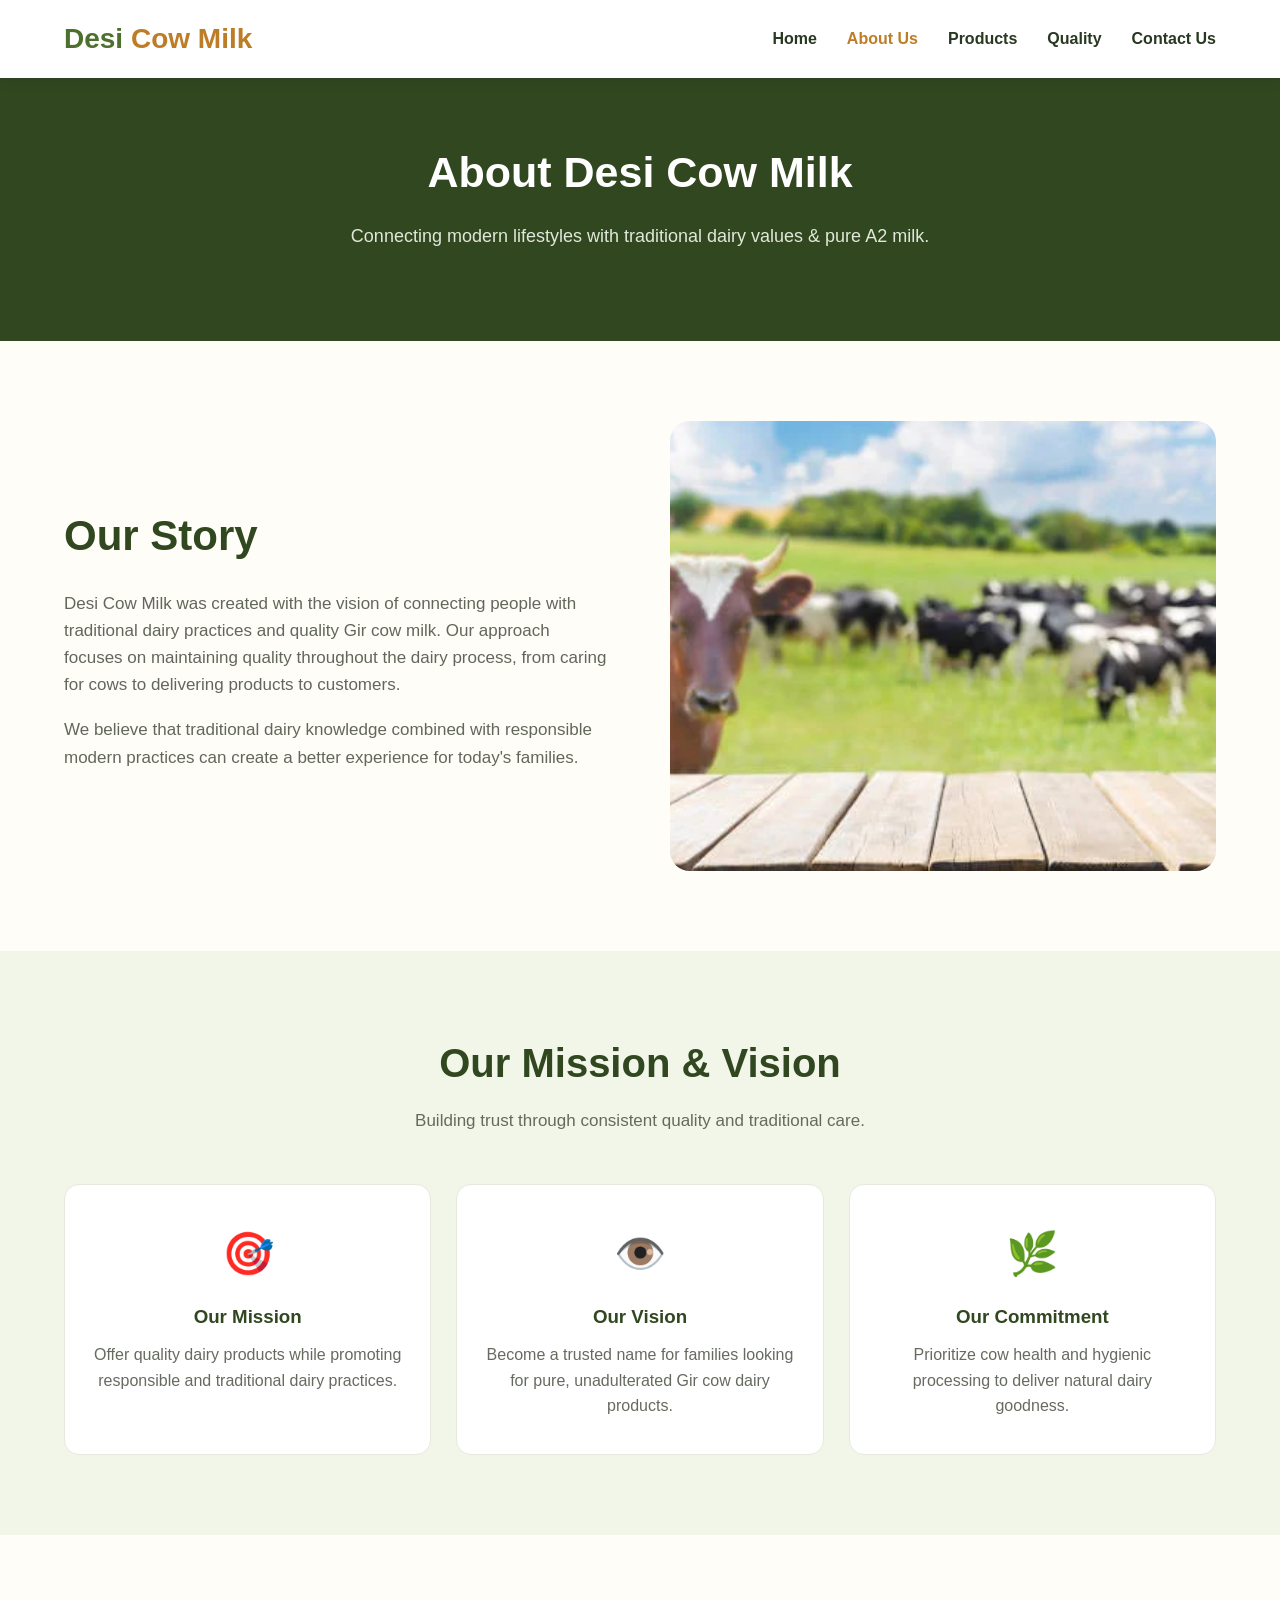
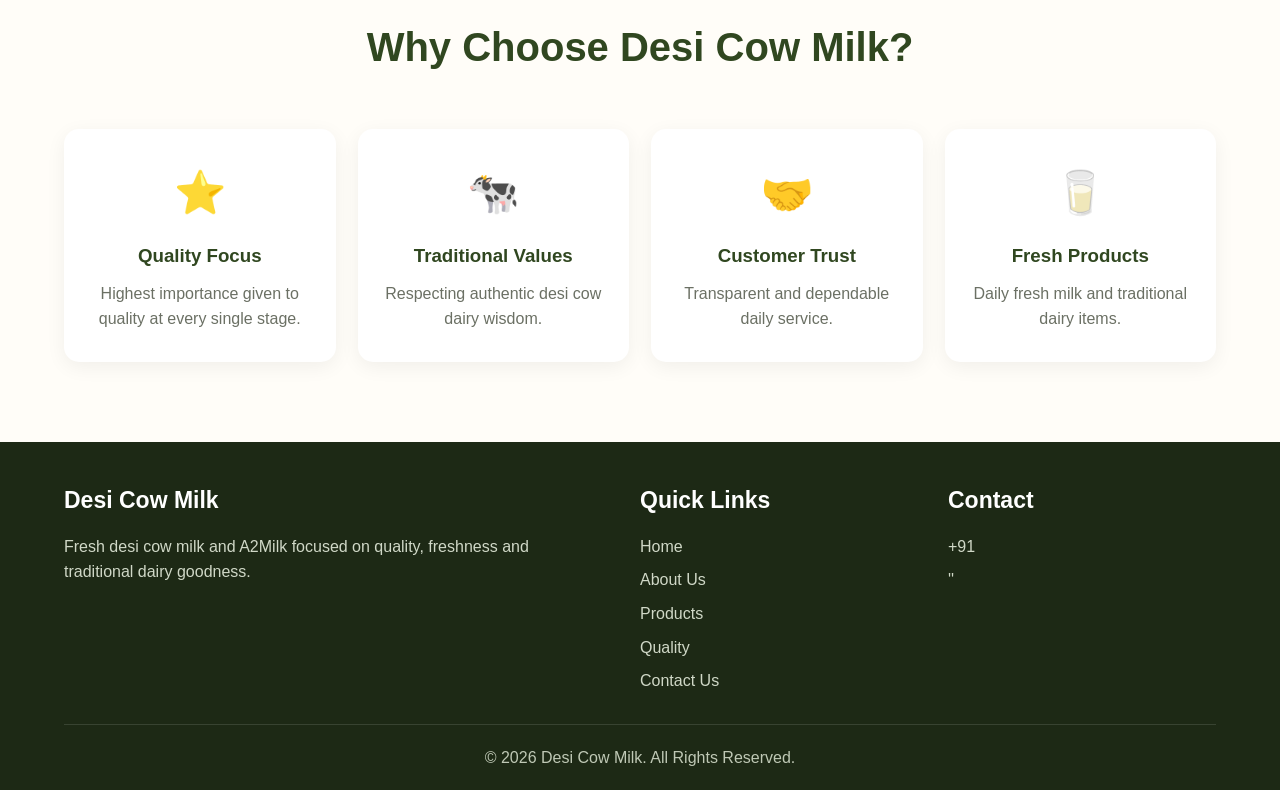
==== about.html @ 9b70e7d6 "Update about.html" ====
<!DOCTYPE html>
<html lang="en">
<head>
    <meta charset="UTF-8">
    <meta name="viewport" content="width=device-width, initial-scale=1.0">
    <title>About Us | Desi Cow Milk</title>
    <meta name="description" content="Learn more about Desi Cow Milk, our commitment to pure Desi Gir Cow Milk, traditional dairy practices, and quality.">
    <link rel="stylesheet" href="style.css">
</head>
<body>

    <!-- HEADER -->
    <header class="header">
    <div class="container navbar">
        <div class="logo">
            Desi <span>Cow Milk</span>
        </div>
        <nav class="nav-menu" id="navMenu">
            <a href="index.html">Home</a>
            <a href="about.html" class="active">About Us</a>
            <a href="index.html#products">Products</a>
            <a href="index.html#quality">Quality</a>
            <a href="index.html#contact">Contact Us</a>
        </nav>
        <div class="menu-btn" id="menuBtn">☰</div>
    </div>
</header>

    <!-- HERO BANNER -->
    <section class="cta" style="background:#304720; padding: 60px 20px;">
        <div class="container">
            <h2>About Desi Cow Milk</h2>
            <p>Connecting modern lifestyles with traditional dairy values & pure A2 milk.</p>
        </div>
    </section>

    <!-- ABOUT SECTION -->
    <section class="section">
        <div class="container">
            <div class="about">
                <div class="about-content">
                    <h2>Our Story</h2>
                    <p>Desi Cow Milk was created with the vision of connecting people with traditional dairy practices and quality Gir cow milk. Our approach focuses on maintaining quality throughout the dairy process, from caring for cows to delivering products to customers.</p>
                    <p>We believe that traditional dairy knowledge combined with responsible modern practices can create a better experience for today's families.</p>
                </div>
                <div class="about-image">
    <img src="desi-cow.webp" alt="Desi Cow">
</div>
            </div>
        </div>
    </section>

    <!-- MISSION & VISION -->
    <section class="section features-section">
        <div class="container">
            <div class="section-title">
                <h2>Our Mission & Vision</h2>
                <p>Building trust through consistent quality and traditional care.</p>
            </div>
            <div class="quality">
                <div class="quality-box">
                    <div class="feature-icon">🎯</div>
                    <h3>Our Mission</h3>
                    <p>Offer quality dairy products while promoting responsible and traditional dairy practices.</p>
                </div>
                <div class="quality-box">
                    <div class="feature-icon">👁️</div>
                    <h3>Our Vision</h3>
                    <p>Become a trusted name for families looking for pure, unadulterated Gir cow dairy products.</p>
                </div>
                <div class="quality-box">
                    <div class="feature-icon">🌿</div>
                    <h3>Our Commitment</h3>
                    <p>Prioritize cow health and hygienic processing to deliver natural dairy goodness.</p>
                </div>
            </div>
        </div>
    </section>

    <!-- WHY CHOOSE US -->
    <section class="section">
        <div class="container">
            <div class="section-title">
                <h2>Why Choose Desi Cow Milk?</h2>
            </div>
            <div class="features">
                <div class="feature">
                    <div class="feature-icon">⭐</div>
                    <h3>Quality Focus</h3>
                    <p>Highest importance given to quality at every single stage.</p>
                </div>
                <div class="feature">
                    <div class="feature-icon">🐄</div>
                    <h3>Traditional Values</h3>
                    <p>Respecting authentic desi cow dairy wisdom.</p>
                </div>
                <div class="feature">
                    <div class="feature-icon">🤝</div>
                    <h3>Customer Trust</h3>
                    <p>Transparent and dependable daily service.</p>
                </div>
                <div class="feature">
                    <div class="feature-icon">🥛</div>
                    <h3>Fresh Products</h3>
                    <p>Daily fresh milk and traditional dairy items.</p>
                </div>
            </div>
        </div>
    </section>

    <!-- FOOTER -->
   <footer class="footer">
    <div class="container">
        <div class="footer-content">
            <div>
                <h3>Desi Cow Milk</h3>
                <p>Fresh desi cow milk and A2Milk focused on quality, freshness and traditional dairy goodness.</p>
            </div>
            <div>
                <h3>Quick Links</h3>
                <div class="footer-links">
                    <a href="index.html">Home</a>
                    <a href="about.html">About Us</a>
                    <a href="index.html#products">Products</a>
                    <a href="index.html#quality">Quality</a>
                    <a href="index.html#contact">Contact Us</a>
                </div>
            </div>
            <div>
    <h3>Contact</h3>
    <div class="footer-links">
        <a href="tel:+91">+91 </a>
        <a href="mailto:">''</a>
    </div>
</div>
        </div>
        <div class="copyright">
            © 2026 Desi Cow Milk. All Rights Reserved.
        </div>
    </div>
</footer>

    <!-- SCROLL TOP BUTTON -->
    <button id="scrollTop">↑</button>

    <script src="script.js"></script>
</body>
</html>
---- style.css ----
/* ================================
   GLOBAL CSS
================================ */

*{
    margin:0;
    padding:0;
    box-sizing:border-box;
    scroll-behavior:smooth;
}

body{
    font-family:Arial, Helvetica, sans-serif;
    background:#fffdf8;
    color:#26351c;
    line-height:1.6;
}

a{
    text-decoration:none;
}

img{
    max-width:100%;
    display:block;
}

.container{
    width:90%;
    max-width:1200px;
    margin:auto;
}

/* ================================
   HEADER
================================ */

.header{
    width:100%;
    background:#ffffff;
    position:sticky;
    top:0;
    z-index:999;
    box-shadow:0 2px 15px rgba(0,0,0,0.08);
}

.navbar{
    height:78px;
    display:flex;
    align-items:center;
    justify-content:space-between;
}

.logo{
    font-size:28px;
    font-weight:800;
    color:#4d702d;
}

.logo span{
    color:#bd7d27;
}

.nav-menu{
    display:flex;
    align-items:center;
    gap:30px;
}

.nav-menu a{
    color:#293821;
    font-size:16px;
    font-weight:600;
    transition:0.3s;
}

.nav-menu a:hover,
.nav-menu a.active{
    color:#bd7d27;
}

.menu-btn{
    display:none;
    font-size:28px;
    cursor:pointer;
    color:#4d702d;
}

/* ================================
   HERO & COMMON SECTIONS
================================ */

.hero{
    min-height:650px;
    display:flex;
    align-items:center;
    position:relative;
    background:
    linear-gradient(
        90deg,
        rgba(255,253,248,0.98) 20%,
        rgba(255,253,248,0.82) 48%,
        rgba(255,253,248,0.20) 100%
    ),
    url("https://images.unsplash.com/photo-1550583724-b2692b85b150?auto=format&fit=crop&w=1800&q=85");
    background-size:cover;
    background-position:center;
}

.hero-content{ max-width:650px; }

.hero-label{
    display:inline-block;
    background:#edf4e2;
    color:#4d702d;
    padding:8px 18px;
    border-radius:30px;
    font-size:14px;
    font-weight:bold;
    margin-bottom:20px;
}

.hero h1{
    font-size:58px;
    line-height:1.12;
    margin-bottom:20px;
    color:#304720;
}

.hero h1 span{ color:#bd7d27; }

.hero p{
    font-size:18px;
    color:#555c4d;
    margin-bottom:30px;
    max-width:600px;
}

.btn{
    display:inline-block;
    padding:12px 24px;
    background:#4d702d;
    color:#ffffff;
    border-radius:7px;
    font-weight:bold;
    transition:0.3s;
    border:none;
    cursor:pointer;
    text-align:center;
}

.btn:hover{
    background:#36531e;
    transform:translateY(-2px);
}

.btn-gold{ background:#bd7d27; }
.btn-gold:hover{ background:#99631c; }

.section{ padding:80px 0; }

.section-title{
    text-align:center;
    max-width:750px;
    margin:0 auto 50px;
}

.section-title h2{
    font-size:40px;
    color:#304720;
    margin-bottom:12px;
}

.section-title p{
    color:#656a5c;
    font-size:17px;
}

/* ABOUT */
.about{
    display:grid;
    grid-template-columns:1fr 1fr;
    gap:60px;
    align-items:center;
}

.about-image img{
    width:100%;
    height:450px;
    object-fit:cover;
    border-radius:20px;
}

.about-content h2{
    font-size:42px;
    color:#304720;
    margin-bottom:20px;
}

.about-content p{
    color:#62675b;
    font-size:17px;
    margin-bottom:18px;
}

/* FEATURES */
.features-section{ background:#f2f6e9; }

.features{
    display:grid;
    grid-template-columns:repeat(4,1fr);
    gap:22px;
}

.feature{
    background:#ffffff;
    padding:30px 20px;
    text-align:center;
    border-radius:15px;
    box-shadow:0 5px 20px rgba(0,0,0,0.06);
    transition:0.3s;
}

.feature:hover{ transform:translateY(-8px); }
.feature-icon{ font-size:42px; margin-bottom:15px; }
.feature h3{ color:#304720; margin-bottom:10px; }
.feature p{ color:#6b7064; }

/* A2 MILK SECTION */
.a2-section{ background:#fff6e6; }
.a2-content{ max-width:900px; margin:auto; text-align:center; }
.a2-content h2{ font-size:43px; color:#8c5d1d; margin-bottom:20px; }
.a2-content p{ color:#605b50; font-size:18px; margin-bottom:30px; }

/* ================================
   PRODUCTS SECTION (FIXED)
================================ */

.products{
    display:grid;
    grid-template-columns:repeat(3, 1fr);
    gap:30px;
}

.product{
    background:#ffffff;
    border-radius:16px;
    overflow:hidden;
    box-shadow:0 6px 22px rgba(0,0,0,0.08);
    transition:0.3s ease;
    display:flex;
    flex-direction:column;
}

.product:hover{
    transform:translateY(-8px);
    box-shadow:0 12px 30px rgba(0,0,0,0.12);
}

.product-image{
    height:240px;
    overflow:hidden;
    position:relative;
}

.product-image img{
    width:100%;
    height:100%;
    object-fit:cover;
    transition:0.4s ease;
}

.product:hover img{
    transform:scale(1.08);
}

.product-content{
    padding:25px;
    display:flex;
    flex-direction:column;
    flex-grow:1;
    justify-content:space-between;
}

.product-content h3{
    font-size:24px;
    color:#304720;
    margin-bottom:10px;
}

.product-content p{
    color:#686d61;
    margin-bottom:20px;
    font-size:15px;
    line-height:1.5;
}

/* QUALITY & CARDS */
.quality{
    display:grid;
    grid-template-columns:repeat(3,1fr);
    gap:25px;
}

.quality-box{
    padding:35px 25px;
    background:#ffffff;
    border-radius:15px;
    text-align:center;
    border:1px solid #e6eadc;
}

.quality-box h3{ margin:15px 0 10px; color:#304720; }
.quality-box p{ color:#666b60; }

/* CTA */
.cta{
    background:#304720;
    padding:80px 20px;
    text-align:center;
    color:#ffffff;
}

.cta h2{ font-size:43px; margin-bottom:15px; }
.cta p{
    max-width:700px;
    margin:0 auto 30px;
    font-size:18px;
    color:#e1e8d9;
}

/* CONTACT & FORM */
.contact{
    display:grid;
    grid-template-columns:1fr 1fr;
    gap:30px;
}

.contact-box{
    background:#ffffff;
    padding:35px;
    border-radius:15px;
    box-shadow:0 5px 20px rgba(0,0,0,0.06);
}

.contact-info{ margin:15px 0; color:#5f6559; font-size:16px; }
.contact-info strong{ color:#304720; }

.form-group{ margin-bottom:15px; }
.form-group input,
.form-group textarea{
    width:100%;
    padding:14px;
    border:1px solid #d9dfcf;
    border-radius:7px;
    outline:none;
    font-size:15px;
}

/* FOOTER */
.footer{
    background:#1d2915;
    color:#ffffff;
    padding:40px 0 20px;
}

.footer-content{
    display:grid;
    grid-template-columns:2fr 1fr 1fr;
    gap:40px;
}

.footer h3{ font-size:23px; margin-bottom:15px; }
.footer p{ color:#d0d8c7; }

.footer-links{
    display:flex;
    flex-direction:column;
    gap:8px;
}

.footer-links a{ color:#d0d8c7; }
.footer-links a:hover{ color:#ffffff; }

.copyright{
    text-align:center;
    border-top:1px solid rgba(255,255,255,0.12);
    margin-top:30px;
    padding-top:20px;
    color:#bfc8b5;
}

/* SCROLL TOP */
#scrollTop{
    position:fixed;
    right:25px;
    bottom:25px;
    width:45px;
    height:45px;
    border:none;
    border-radius:50%;
    background:#bd7d27;
    color:white;
    font-size:20px;
    cursor:pointer;
    display:none;
    z-index:999;
}

/* RESPONSIVE */
@media(max-width:900px){
    .nav-menu{
        position:absolute;
        top:78px;
        left:0;
        width:100%;
        background:#ffffff;
        flex-direction:column;
        padding:25px;
        gap:18px;
        display:none;
        box-shadow:0 5px 15px rgba(0,0,0,0.08);
    }
    .nav-menu.active{ display:flex; }
    .menu-btn{ display:block; }
    .about, .contact, .footer-content{ grid-template-columns:1fr; }
    .features{ grid-template-columns:repeat(2,1fr); }
    .products{ grid-template-columns:1fr; }
    .quality{ grid-template-columns:1fr; }
}

@media(max-width:550px){
    .features{ grid-template-columns:1fr; }
}
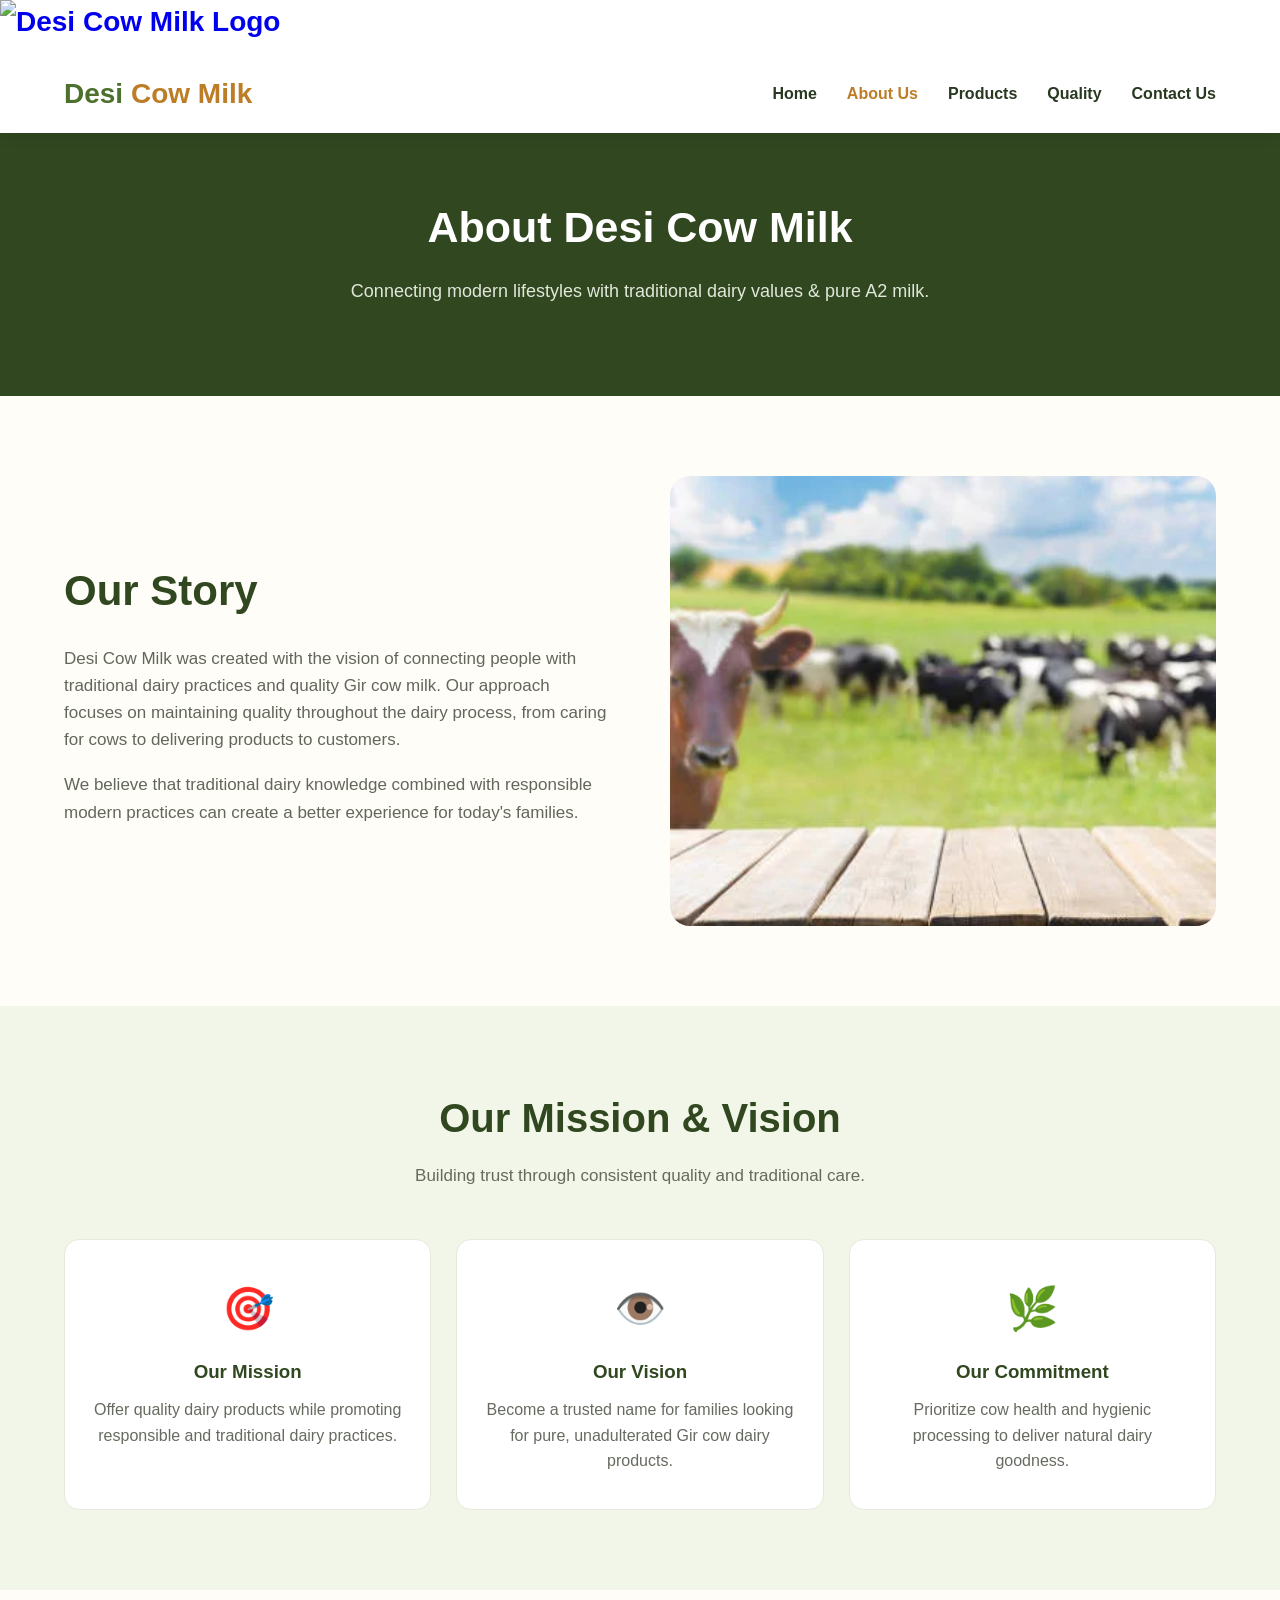
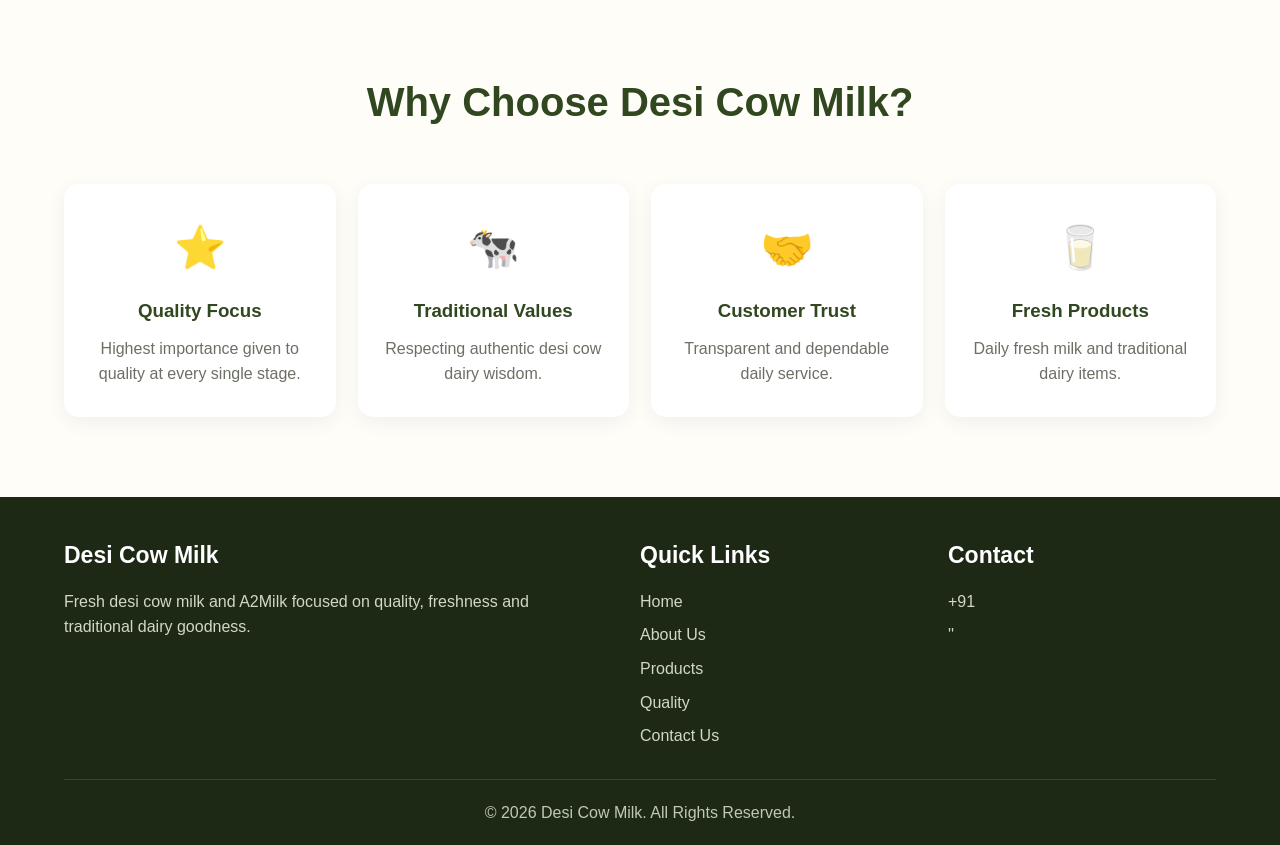
==== commit c82e577d: "Update about.html" ====
--- a/about.html
+++ b/about.html
@@ -11,6 +11,11 @@
 
     <!-- HEADER -->
     <header class="header">
+<div class="logo">
+    <a href="index.html">
+        <img src="logo.png" alt="Desi Cow Milk Logo">
+    </a>
+</div>
     <div class="container navbar">
         <div class="logo">
             Desi <span>Cow Milk</span>
--- a/style.css
+++ b/style.css
@@ -1,6 +1,13 @@
 /* ================================
    GLOBAL CSS
 ================================ */
+
+.logo img {
+    height: 55px; /* 20x*/
+    width: auto;
+    display: block;
+    object-fit: contain;
+}
 
 *{
     margin:0;
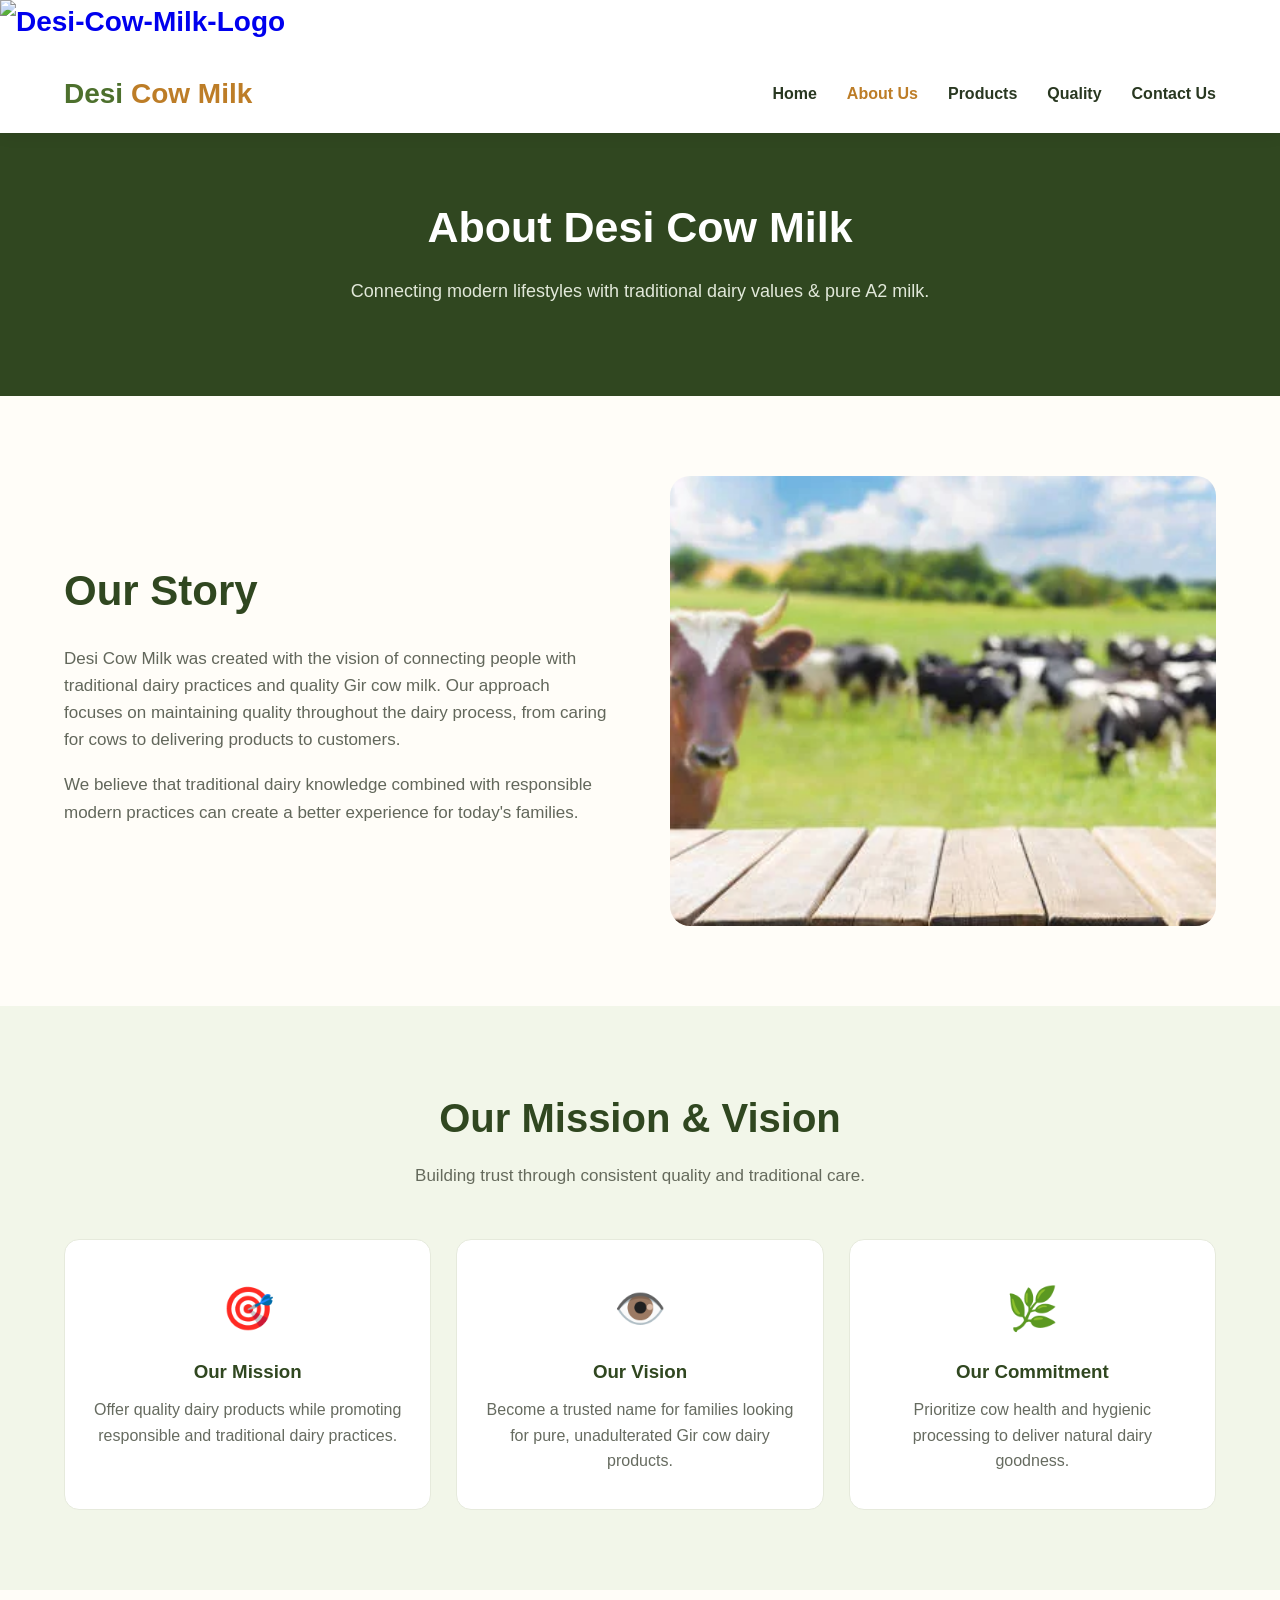
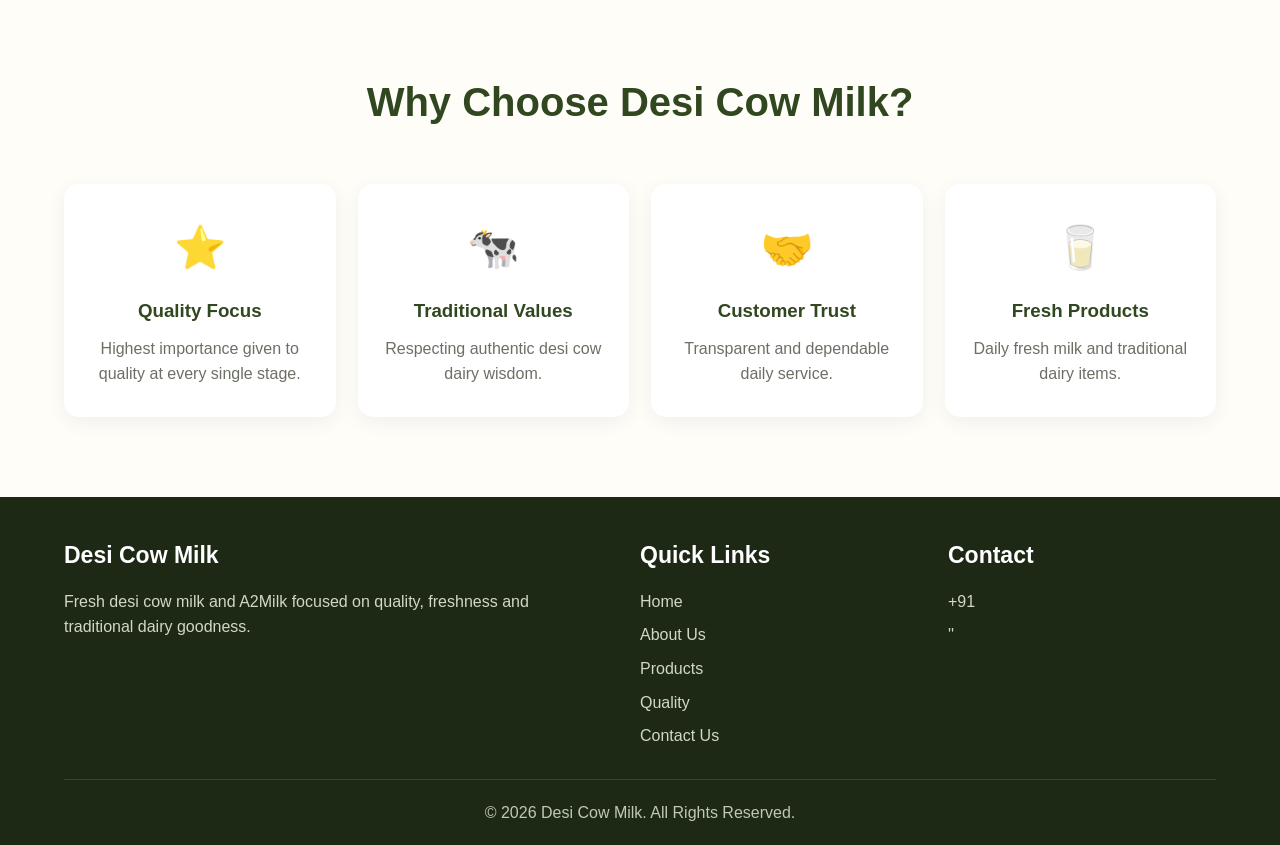
==== commit c59f7156: "Update about.html" ====
--- a/about.html
+++ b/about.html
@@ -13,7 +13,7 @@
     <header class="header">
 <div class="logo">
     <a href="index.html">
-        <img src="logo.png" alt="Desi Cow Milk Logo">
+        <img src="logo.png" alt="Desi-Cow-Milk-Logo">
     </a>
 </div>
     <div class="container navbar">
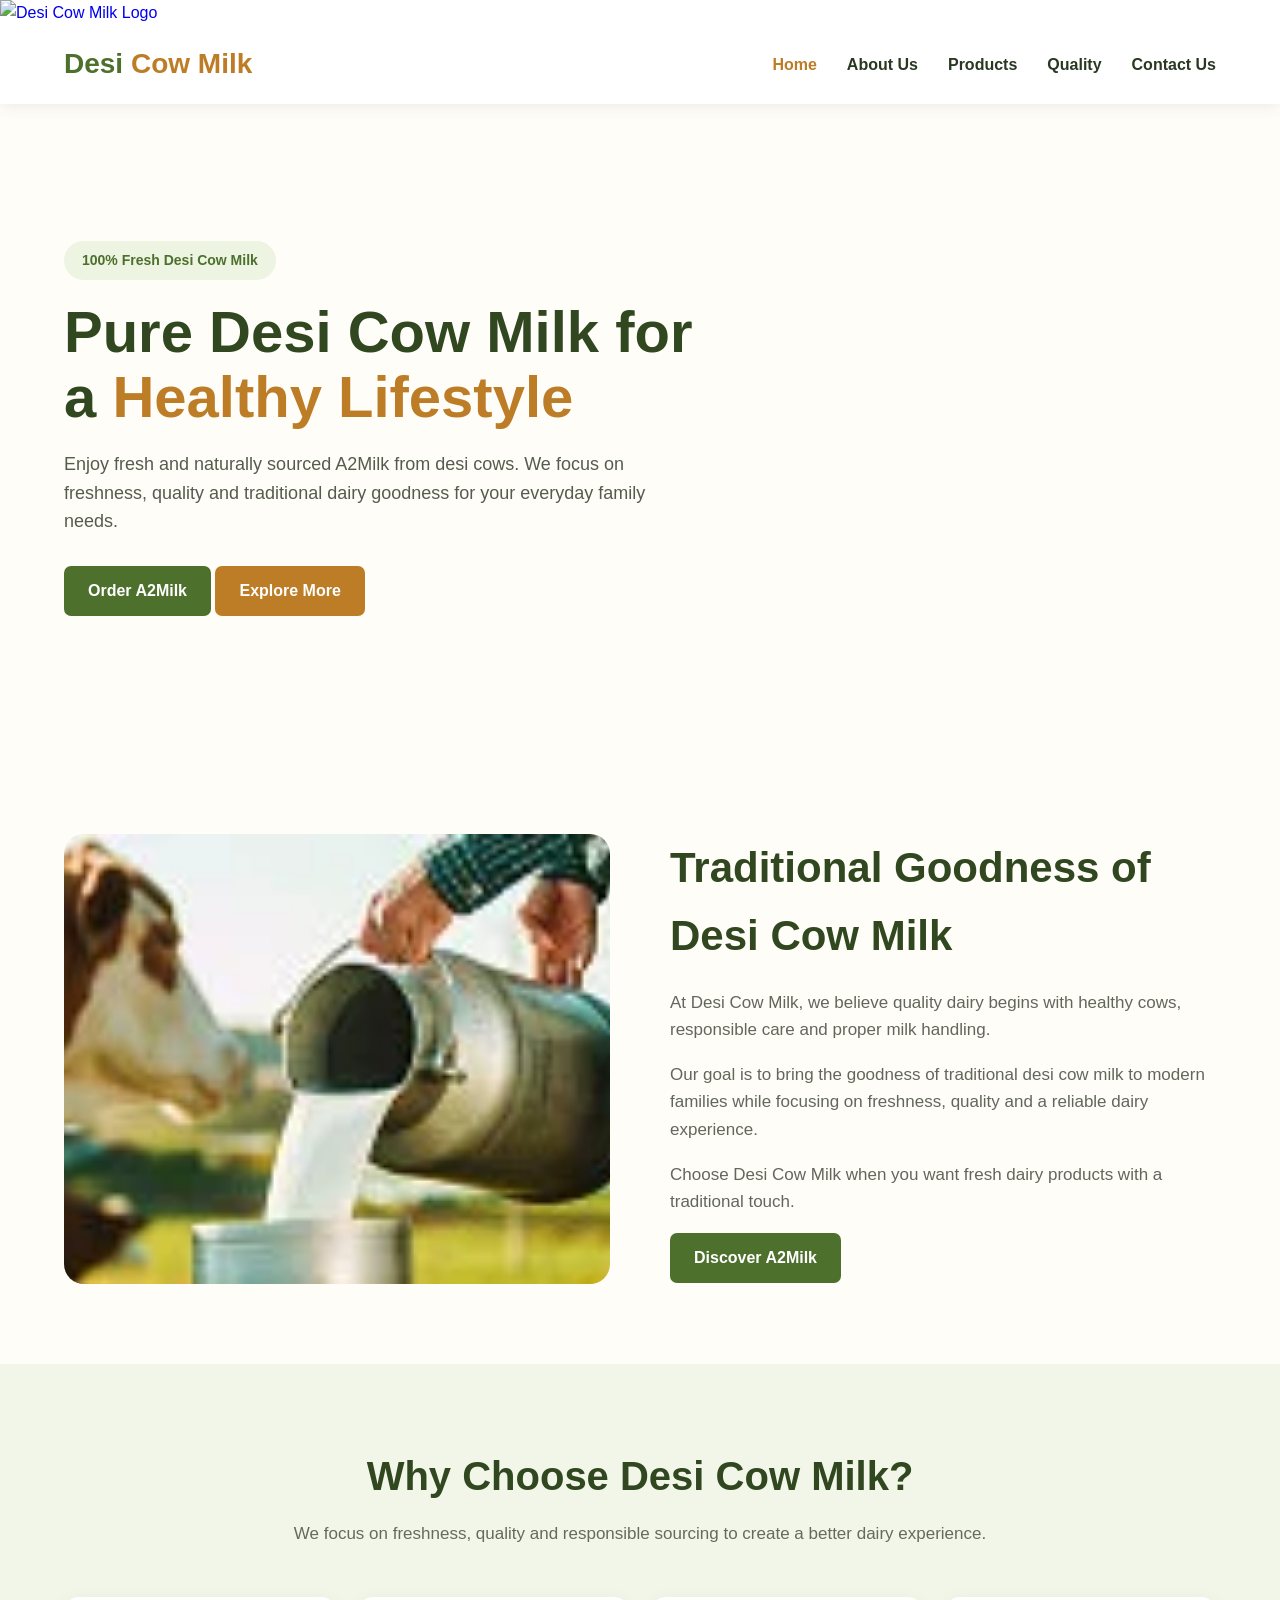
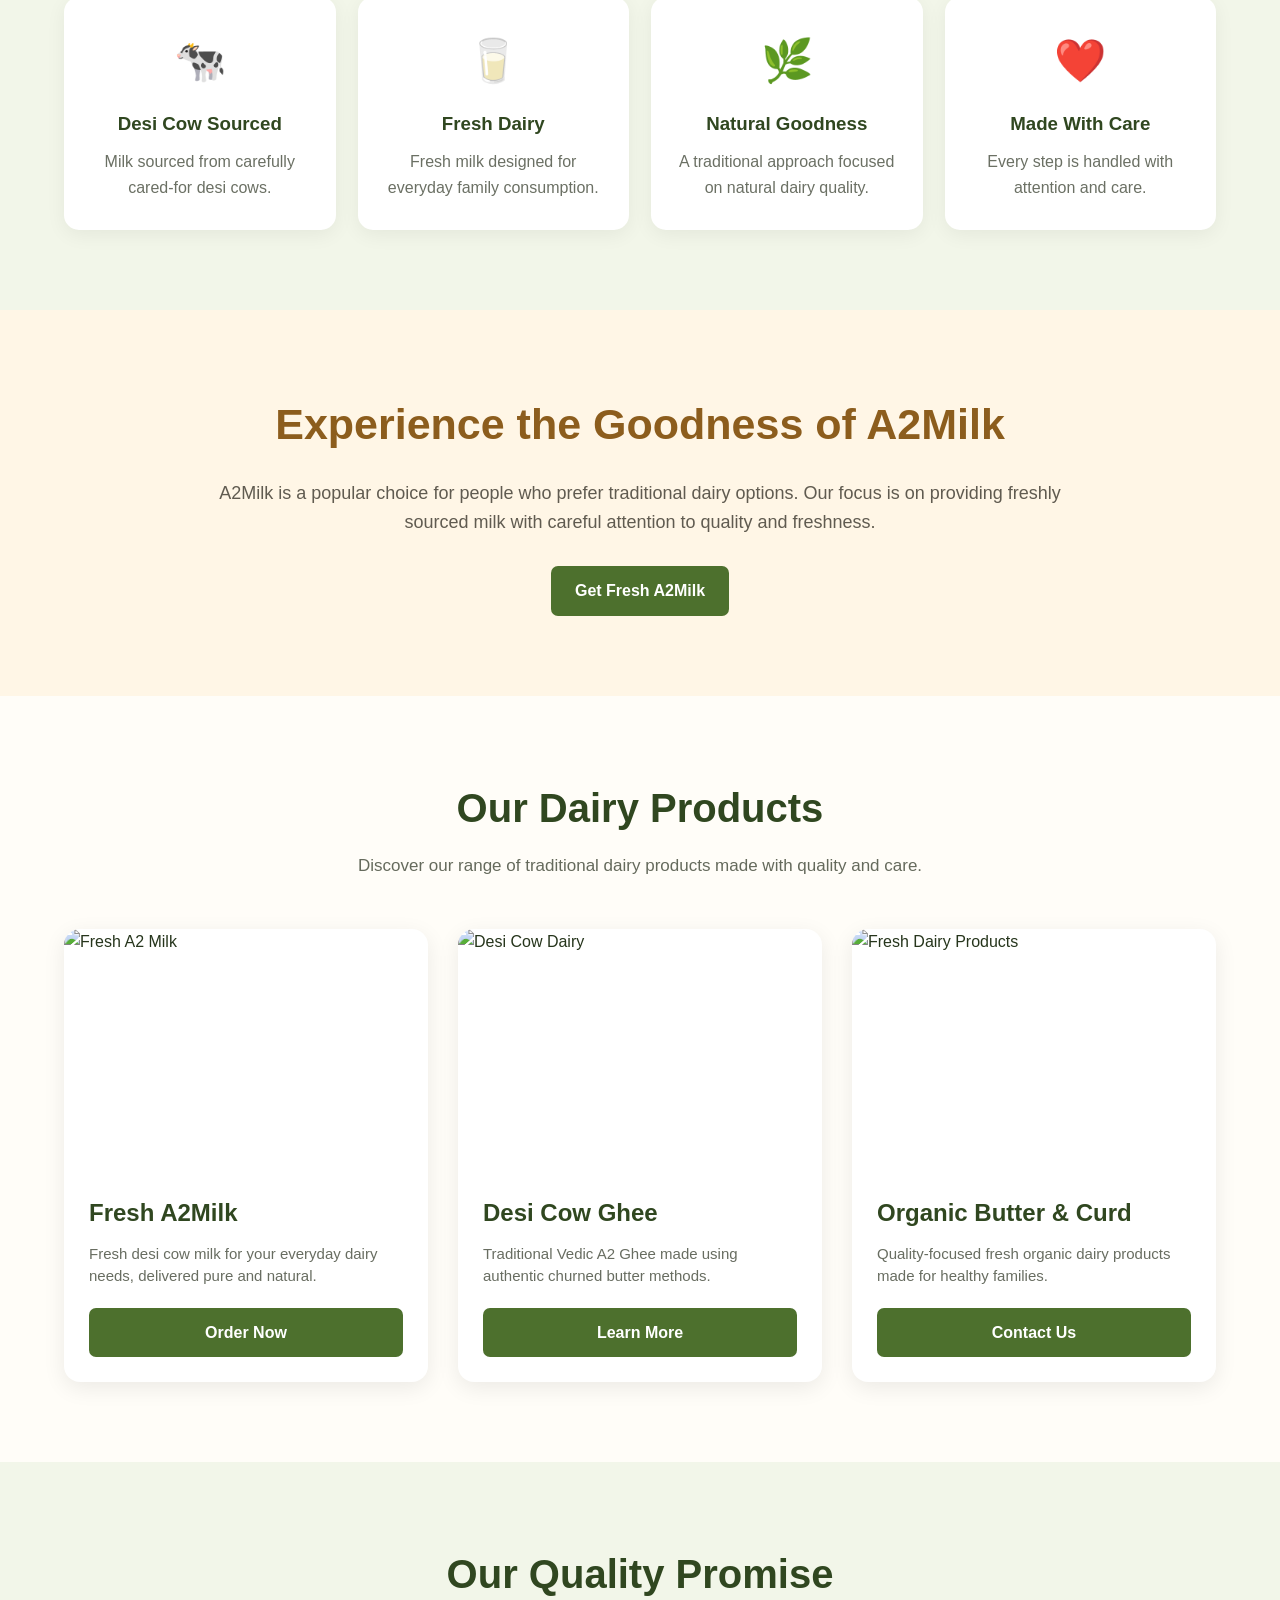
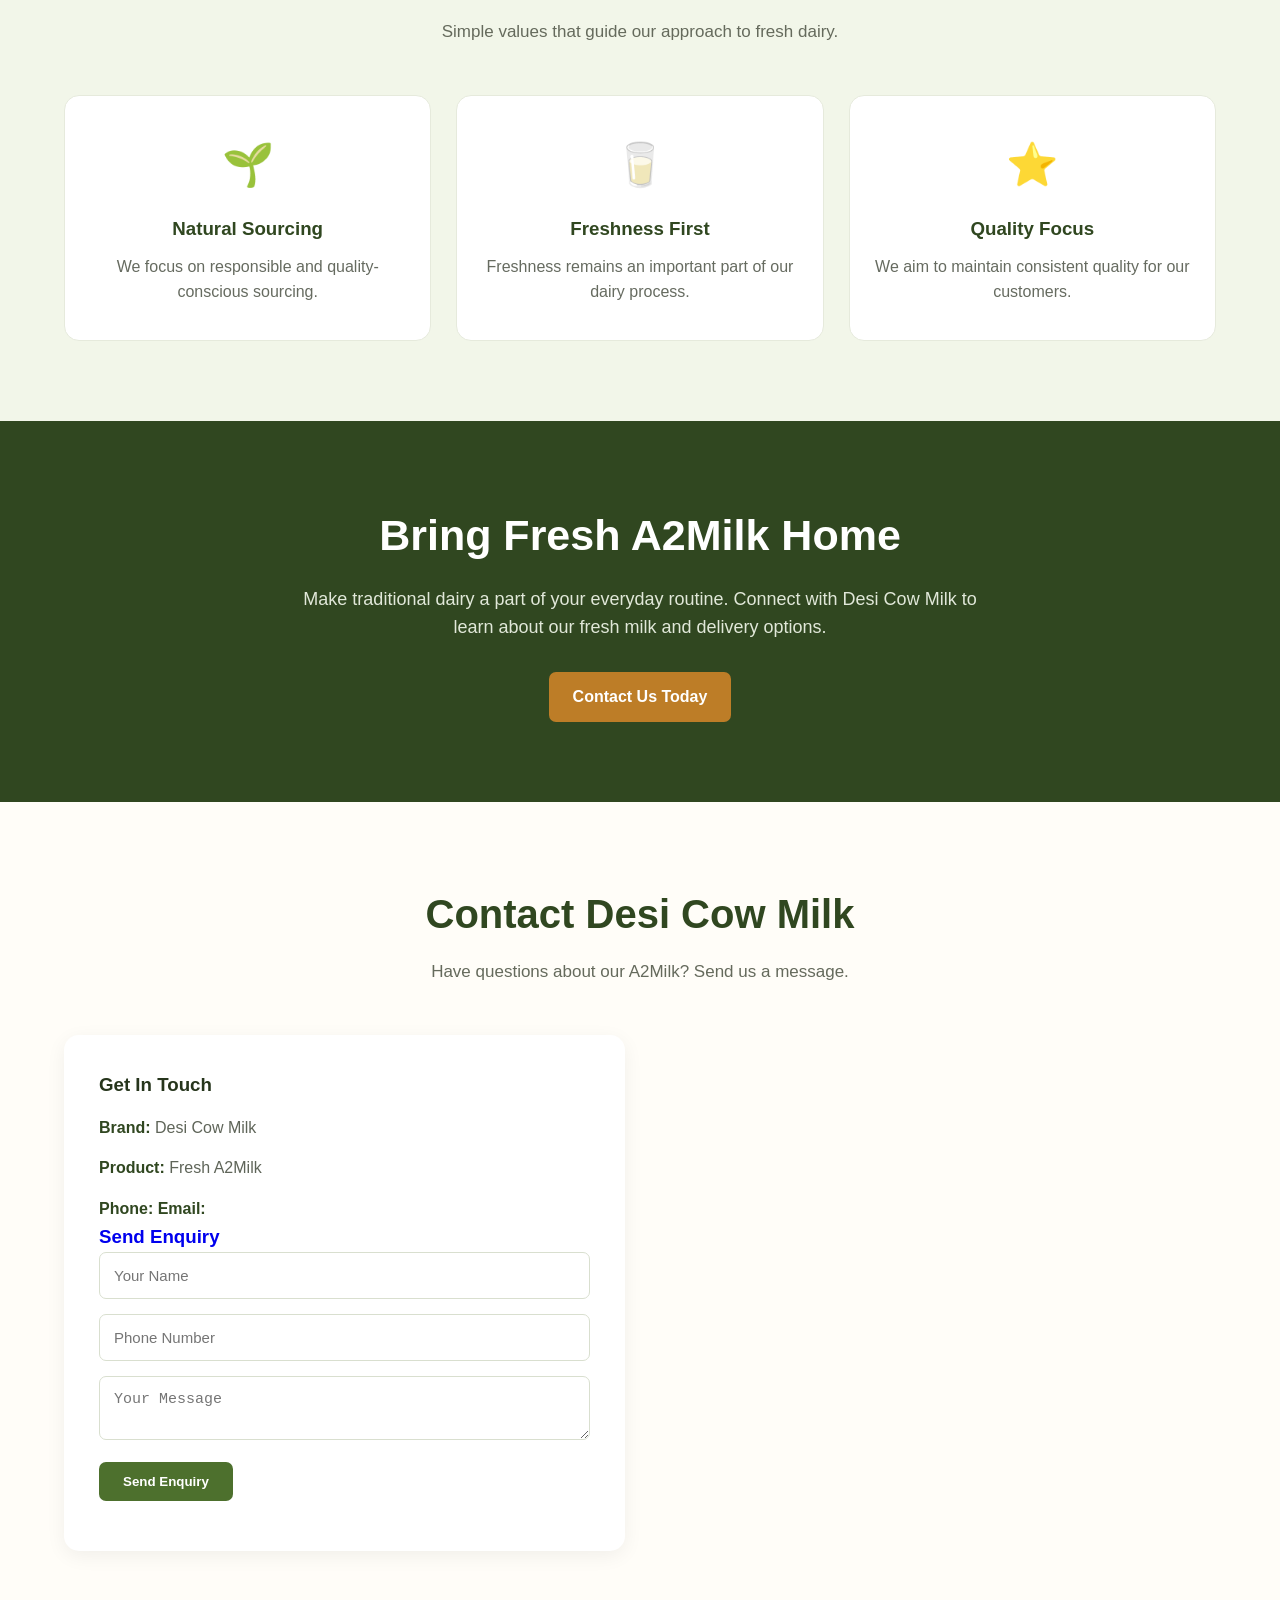
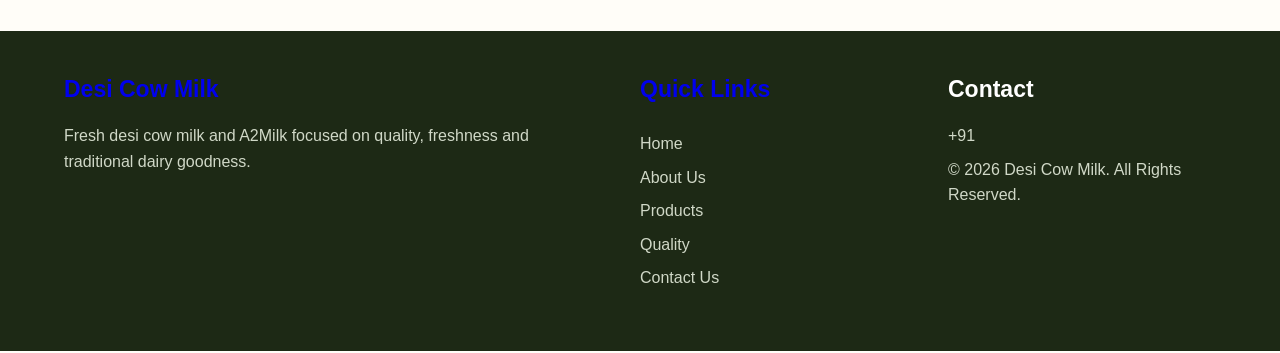
==== commit d8d0331e: "Update about.html" ====
--- a/about.html
+++ b/about.html
@@ -3,17 +3,17 @@
 <head>
     <meta charset="UTF-8">
     <meta name="viewport" content="width=device-width, initial-scale=1.0">
-    <title>About Us | Desi Cow Milk</title>
-    <meta name="description" content="Learn more about Desi Cow Milk, our commitment to pure Desi Gir Cow Milk, traditional dairy practices, and quality.">
+    <title>Desi Cow Milk | Fresh A2Milk</title>
+    <meta name="description" content="Desi Cow Milk offers fresh A2Milk sourced from desi cows with a focus on freshness, quality and traditional dairy goodness.">
     <link rel="stylesheet" href="style.css">
 </head>
 <body>
 
     <!-- HEADER -->
     <header class="header">
-<div class="logo">
-    <a href="index.html">
-        <img src="logo.png" alt="Desi-Cow-Milk-Logo">
+<div class="logo-area">
+    <a href="#home">
+        <img src="logo.png" alt="Desi Cow Milk Logo">
     </a>
 </div>
     <div class="container navbar">
@@ -21,8 +21,8 @@
             Desi <span>Cow Milk</span>
         </div>
         <nav class="nav-menu" id="navMenu">
-            <a href="index.html">Home</a>
-            <a href="about.html" class="active">About Us</a>
+            <a href="index.html" class="active">Home</a>
+            <a href="about.html">About Us</a>
             <a href="index.html#products">Products</a>
             <a href="index.html#quality">Quality</a>
             <a href="index.html#contact">Contact Us</a>
@@ -31,83 +31,193 @@
     </div>
 </header>
 
-    <!-- HERO BANNER -->
-    <section class="cta" style="background:#304720; padding: 60px 20px;">
-        <div class="container">
-            <h2>About Desi Cow Milk</h2>
-            <p>Connecting modern lifestyles with traditional dairy values & pure A2 milk.</p>
-        </div>
-    </section>
-
-    <!-- ABOUT SECTION -->
-    <section class="section">
+    <!-- HERO -->
+    <section class="hero" id="home">
+        <div class="container">
+            <div class="hero-content">
+                <div class="hero-label">100% Fresh Desi Cow Milk</div>
+                <h1>Pure Desi Cow Milk for a <span>Healthy Lifestyle</span></h1>
+                <p>Enjoy fresh and naturally sourced A2Milk from desi cows. We focus on freshness, quality and traditional dairy goodness for your everyday family needs.</p>
+                <a href="#contact" class="btn">Order A2Milk</a>
+                <a href="#about" class="btn btn-gold">Explore More</a>
+            </div>
+        </div>
+    </section>
+
+    <!-- ABOUT -->
+    <section class="section" id="about">
         <div class="container">
             <div class="about">
+               <div class="about-image">
+    <img src="gir-cow-milk.webp" alt="Gir Cow Milk">
+</div>
                 <div class="about-content">
-                    <h2>Our Story</h2>
-                    <p>Desi Cow Milk was created with the vision of connecting people with traditional dairy practices and quality Gir cow milk. Our approach focuses on maintaining quality throughout the dairy process, from caring for cows to delivering products to customers.</p>
-                    <p>We believe that traditional dairy knowledge combined with responsible modern practices can create a better experience for today's families.</p>
-                </div>
-                <div class="about-image">
-    <img src="desi-cow.webp" alt="Desi Cow">
-</div>
-            </div>
-        </div>
-    </section>
-
-    <!-- MISSION & VISION -->
+                    <h2>Traditional Goodness of Desi Cow Milk</h2>
+                    <p>At Desi Cow Milk, we believe quality dairy begins with healthy cows, responsible care and proper milk handling.</p>
+                    <p>Our goal is to bring the goodness of traditional desi cow milk to modern families while focusing on freshness, quality and a reliable dairy experience.</p>
+                    <p>Choose Desi Cow Milk when you want fresh dairy products with a traditional touch.</p>
+                    <a href="#a2milk" class="btn">Discover A2Milk</a>
+                </div>
+            </div>
+        </div>
+    </section>
+
+    <!-- FEATURES -->
     <section class="section features-section">
         <div class="container">
             <div class="section-title">
-                <h2>Our Mission & Vision</h2>
-                <p>Building trust through consistent quality and traditional care.</p>
+                <h2>Why Choose Desi Cow Milk?</h2>
+                <p>We focus on freshness, quality and responsible sourcing to create a better dairy experience.</p>
+            </div>
+            <div class="features">
+                <div class="feature">
+                    <div class="feature-icon">🐄</div>
+                    <h3>Desi Cow Sourced</h3>
+                    <p>Milk sourced from carefully cared-for desi cows.</p>
+                </div>
+                <div class="feature">
+                    <div class="feature-icon">🥛</div>
+                    <h3>Fresh Dairy</h3>
+                    <p>Fresh milk designed for everyday family consumption.</p>
+                </div>
+                <div class="feature">
+                    <div class="feature-icon">🌿</div>
+                    <h3>Natural Goodness</h3>
+                    <p>A traditional approach focused on natural dairy quality.</p>
+                </div>
+                <div class="feature">
+                    <div class="feature-icon">❤️</div>
+                    <h3>Made With Care</h3>
+                    <p>Every step is handled with attention and care.</p>
+                </div>
+            </div>
+        </div>
+    </section>
+
+    <!-- A2 MILK -->
+    <section class="section a2-section" id="a2milk">
+        <div class="container">
+            <div class="a2-content">
+                <h2>Experience the Goodness of A2Milk</h2>
+                <p>A2Milk is a popular choice for people who prefer traditional dairy options. Our focus is on providing freshly sourced milk with careful attention to quality and freshness.</p>
+                <a href="#contact" class="btn">Get Fresh A2Milk</a>
+            </div>
+        </div>
+    </section>
+
+    <!-- PRODUCTS (UPDATED) -->
+    <section class="section" id="products">
+        <div class="container">
+            <div class="section-title">
+                <h2>Our Dairy Products</h2>
+                <p>Discover our range of traditional dairy products made with quality and care.</p>
+            </div>
+            <div class="products">
+                <div class="product">
+                    <div class="product-image">
+                        <img src="https://images.unsplash.com/photo-1563636619-e9143da7973b?auto=format&fit=crop&w=900&q=85" alt="Fresh A2 Milk">
+                    </div>
+                    <div class="product-content">
+                        <div>
+                            <h3>Fresh A2Milk</h3>
+                            <p>Fresh desi cow milk for your everyday dairy needs, delivered pure and natural.</p>
+                        </div>
+                        <a href="#contact" class="btn">Order Now</a>
+                    </div>
+                </div>
+                <div class="product">
+                    <div class="product-image">
+                        <img src="https://images.unsplash.com/photo-1600788907416-456578634209?auto=format&fit=crop&w=900&q=85" alt="Desi Cow Dairy">
+                    </div>
+                    <div class="product-content">
+                        <div>
+                            <h3>Desi Cow Ghee</h3>
+                            <p>Traditional Vedic A2 Ghee made using authentic churned butter methods.</p>
+                        </div>
+                        <a href="#contact" class="btn">Learn More</a>
+                    </div>
+                </div>
+                <div class="product">
+                    <div class="product-image">
+                        <img src="https://images.unsplash.com/photo-1628088062854-d1870b4553da?auto=format&fit=crop&w=900&q=85" alt="Fresh Dairy Products">
+                    </div>
+                    <div class="product-content">
+                        <div>
+                            <h3>Organic Butter & Curd</h3>
+                            <p>Quality-focused fresh organic dairy products made for healthy families.</p>
+                        </div>
+                        <a href="#contact" class="btn">Contact Us</a>
+                    </div>
+                </div>
+            </div>
+        </div>
+    </section>
+
+    <!-- QUALITY -->
+    <section class="section features-section" id="quality">
+        <div class="container">
+            <div class="section-title">
+                <h2>Our Quality Promise</h2>
+                <p>Simple values that guide our approach to fresh dairy.</p>
             </div>
             <div class="quality">
                 <div class="quality-box">
-                    <div class="feature-icon">🎯</div>
-                    <h3>Our Mission</h3>
-                    <p>Offer quality dairy products while promoting responsible and traditional dairy practices.</p>
+                    <div class="feature-icon">🌱</div>
+                    <h3>Natural Sourcing</h3>
+                    <p>We focus on responsible and quality-conscious sourcing.</p>
                 </div>
                 <div class="quality-box">
-                    <div class="feature-icon">👁️</div>
-                    <h3>Our Vision</h3>
-                    <p>Become a trusted name for families looking for pure, unadulterated Gir cow dairy products.</p>
+                    <div class="feature-icon">🥛</div>
+                    <h3>Freshness First</h3>
+                    <p>Freshness remains an important part of our dairy process.</p>
                 </div>
                 <div class="quality-box">
-                    <div class="feature-icon">🌿</div>
-                    <h3>Our Commitment</h3>
-                    <p>Prioritize cow health and hygienic processing to deliver natural dairy goodness.</p>
-                </div>
-            </div>
-        </div>
-    </section>
-
-    <!-- WHY CHOOSE US -->
-    <section class="section">
-        <div class="container">
-            <div class="section-title">
-                <h2>Why Choose Desi Cow Milk?</h2>
-            </div>
-            <div class="features">
-                <div class="feature">
                     <div class="feature-icon">⭐</div>
                     <h3>Quality Focus</h3>
-                    <p>Highest importance given to quality at every single stage.</p>
-                </div>
-                <div class="feature">
-                    <div class="feature-icon">🐄</div>
-                    <h3>Traditional Values</h3>
-                    <p>Respecting authentic desi cow dairy wisdom.</p>
-                </div>
-                <div class="feature">
-                    <div class="feature-icon">🤝</div>
-                    <h3>Customer Trust</h3>
-                    <p>Transparent and dependable daily service.</p>
-                </div>
-                <div class="feature">
-                    <div class="feature-icon">🥛</div>
-                    <h3>Fresh Products</h3>
-                    <p>Daily fresh milk and traditional dairy items.</p>
+                    <p>We aim to maintain consistent quality for our customers.</p>
+                </div>
+            </div>
+        </div>
+    </section>
+
+    <!-- CTA -->
+    <section class="cta">
+        <div class="container">
+            <h2>Bring Fresh A2Milk Home</h2>
+            <p>Make traditional dairy a part of your everyday routine. Connect with Desi Cow Milk to learn about our fresh milk and delivery options.</p>
+            <a href="#contact" class="btn btn-gold">Contact Us Today</a>
+        </div>
+    </section>
+
+    <!-- CONTACT -->
+    <section class="section" id="contact">
+        <div class="container">
+            <div class="section-title">
+                <h2>Contact Desi Cow Milk</h2>
+                <p>Have questions about our A2Milk? Send us a message.</p>
+            </div>
+            <div class="contact">
+                <div class="contact-box">
+    <h3>Get In Touch</h3>
+    <div class="contact-info"><strong>Brand:</strong> Desi Cow Milk</div>
+    <div class="contact-info"><strong>Product:</strong> Fresh A2Milk</div>
+    <div class="contact-info"><strong>Phone:</strong> <a href="tel:+91>+91 </a></div>
+    <div class="contact-info"><strong>Email:</strong> <a href="mailto:></a></div>
+</div>
+                <div class="contact-box">
+                    <h3>Send Enquiry</h3>
+                    <form id="contactForm">
+                        <div class="form-group">
+                            <input type="text" id="name" placeholder="Your Name" required>
+                        </div>
+                        <div class="form-group">
+                            <input type="tel" id="phone" placeholder="Phone Number" required>
+                        </div>
+                        <div class="form-group">
+                            <textarea id="message" placeholder="Your Message" required></textarea>
+                        </div>
+                        <button type="submit" class="btn">Send Enquiry</button>
+                    </form>
                 </div>
             </div>
         </div>
@@ -132,12 +242,12 @@
                 </div>
             </div>
             <div>
-    <h3>Contact</h3>
-    <div class="footer-links">
-        <a href="tel:+91">+91 </a>
-        <a href="mailto:">''</a>
-    </div>
-</div>
+                <h3>Contact</h3>
+                <div class="footer-links">
+                    <a href="tel:+">+91 </a>
+                    <a href="mailto:></a>
+                </div>
+            </div>
         </div>
         <div class="copyright">
             © 2026 Desi Cow Milk. All Rights Reserved.
--- a/style.css
+++ b/style.css
@@ -1,13 +1,6 @@
 /* ================================
    GLOBAL CSS
 ================================ */
-
-.logo img {
-    height: 55px; /* 20x*/
-    width: auto;
-    display: block;
-    object-fit: contain;
-}
 
 *{
     margin:0;
@@ -41,6 +34,12 @@
 /* ================================
    HEADER
 ================================ */
+.logo img {
+    height: 55px; /*20z */
+    width: 30%;
+    display:flex;
+    object-fit: contain;
+}
 
 .header{
     width:100%;
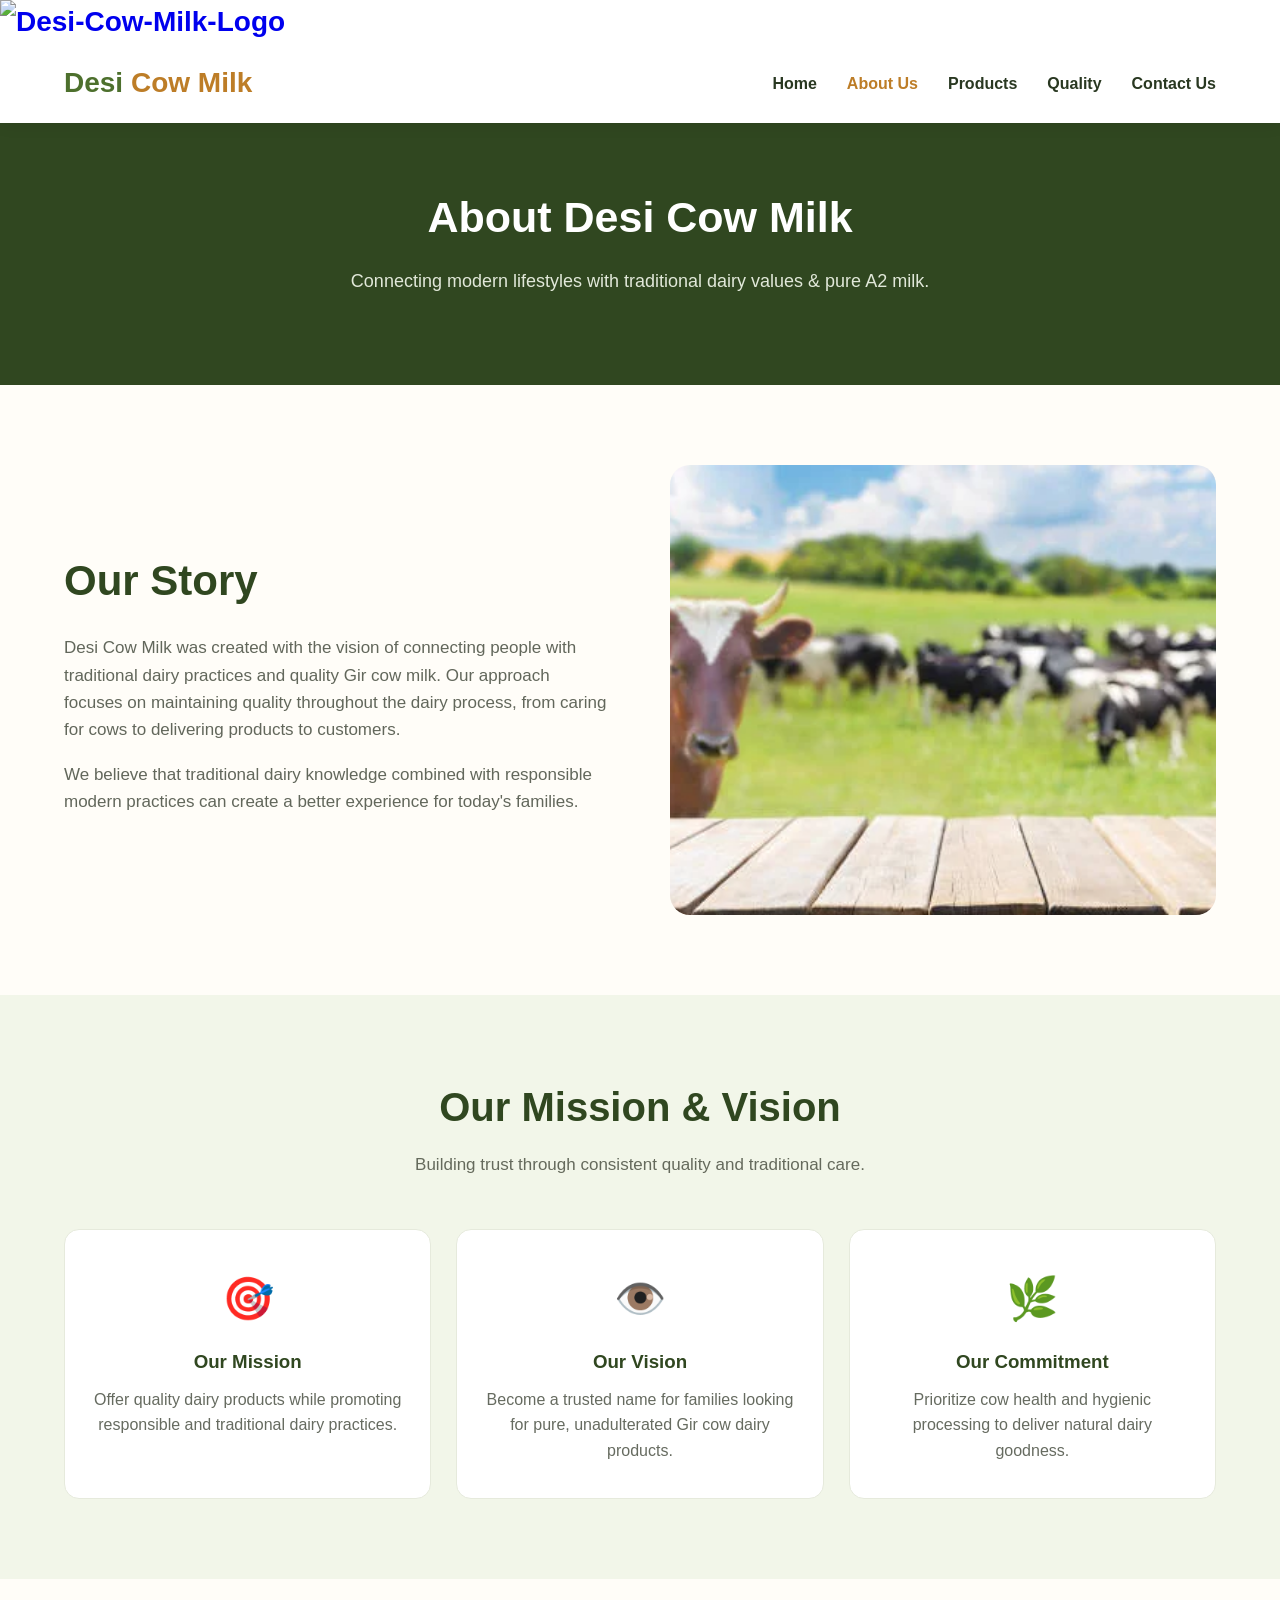
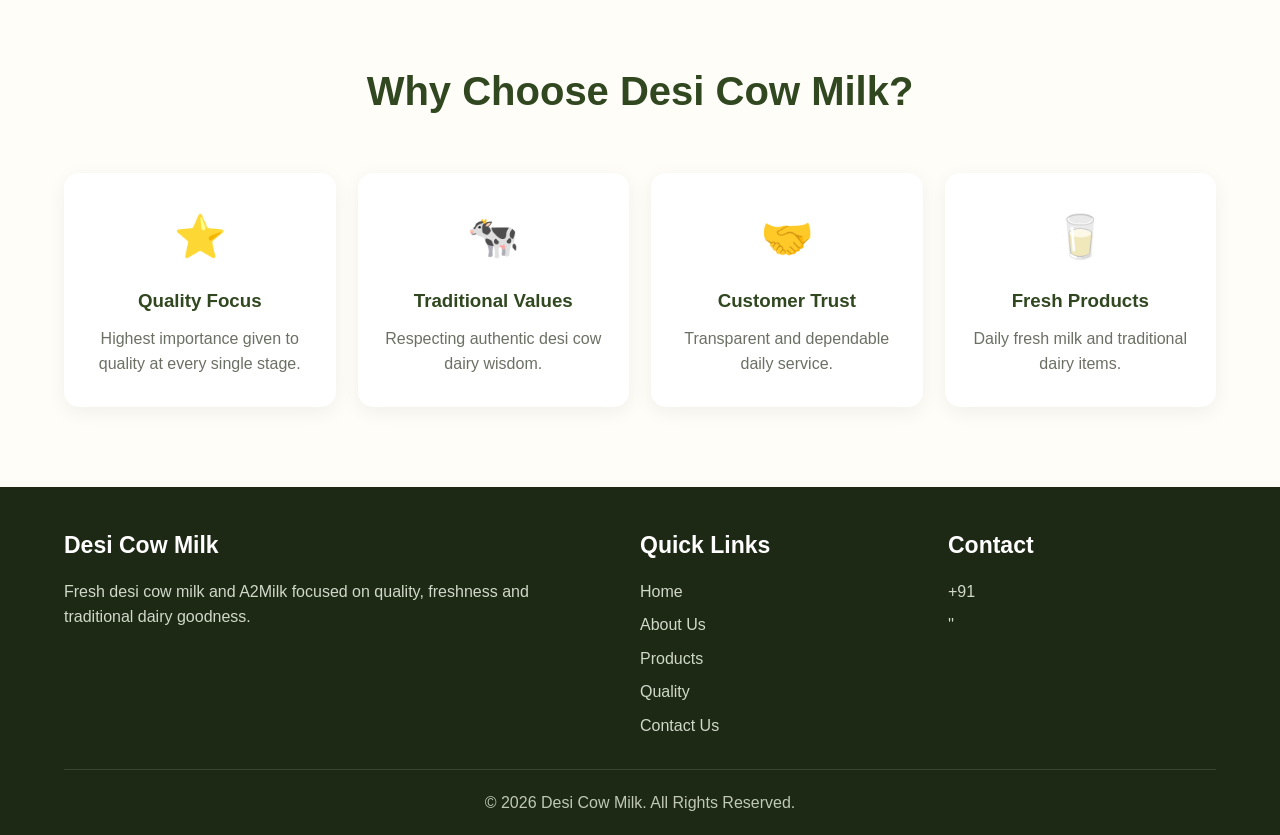
==== commit 8bc3c60e: "Update about.html" ====
--- a/about.html
+++ b/about.html
@@ -3,17 +3,17 @@
 <head>
     <meta charset="UTF-8">
     <meta name="viewport" content="width=device-width, initial-scale=1.0">
-    <title>Desi Cow Milk | Fresh A2Milk</title>
-    <meta name="description" content="Desi Cow Milk offers fresh A2Milk sourced from desi cows with a focus on freshness, quality and traditional dairy goodness.">
+    <title>About Us | Desi Cow Milk</title>
+    <meta name="description" content="Learn more about Desi Cow Milk, our commitment to pure Desi Gir Cow Milk, traditional dairy practices, and quality.">
     <link rel="stylesheet" href="style.css">
 </head>
 <body>
 
     <!-- HEADER -->
     <header class="header">
-<div class="logo-area">
-    <a href="#home">
-        <img src="logo.png" alt="Desi Cow Milk Logo">
+<div class="logo">
+    <a href="index.html">
+        <img src="logo.png" alt="Desi-Cow-Milk-Logo">
     </a>
 </div>
     <div class="container navbar">
@@ -21,203 +21,93 @@
             Desi <span>Cow Milk</span>
         </div>
         <nav class="nav-menu" id="navMenu">
-            <a href="index.html" class="active">Home</a>
-            <a href="about.html">About Us</a>
-            <a href="index.html#products">Products</a>
-            <a href="index.html#quality">Quality</a>
-            <a href="index.html#contact">Contact Us</a>
-        </nav>
+    <a href="index.html">Home</a>
+    <a href="about.html" class="active">About Us</a>
+    <a href="products.html">Products</a>
+    <a href="index.html#quality">Quality</a>
+    <a href="index.html#contact">Contact Us</a>
+</nav>
         <div class="menu-btn" id="menuBtn">☰</div>
     </div>
 </header>
 
-    <!-- HERO -->
-    <section class="hero" id="home">
+    <!-- HERO BANNER -->
+    <section class="cta" style="background:#304720; padding: 60px 20px;">
         <div class="container">
-            <div class="hero-content">
-                <div class="hero-label">100% Fresh Desi Cow Milk</div>
-                <h1>Pure Desi Cow Milk for a <span>Healthy Lifestyle</span></h1>
-                <p>Enjoy fresh and naturally sourced A2Milk from desi cows. We focus on freshness, quality and traditional dairy goodness for your everyday family needs.</p>
-                <a href="#contact" class="btn">Order A2Milk</a>
-                <a href="#about" class="btn btn-gold">Explore More</a>
+            <h2>About Desi Cow Milk</h2>
+            <p>Connecting modern lifestyles with traditional dairy values & pure A2 milk.</p>
+        </div>
+    </section>
+
+    <!-- ABOUT SECTION -->
+    <section class="section">
+        <div class="container">
+            <div class="about">
+                <div class="about-content">
+                    <h2>Our Story</h2>
+                    <p>Desi Cow Milk was created with the vision of connecting people with traditional dairy practices and quality Gir cow milk. Our approach focuses on maintaining quality throughout the dairy process, from caring for cows to delivering products to customers.</p>
+                    <p>We believe that traditional dairy knowledge combined with responsible modern practices can create a better experience for today's families.</p>
+                </div>
+                <div class="about-image">
+    <img src="desi-cow.webp" alt="Desi Cow">
+</div>
             </div>
         </div>
     </section>
 
-    <!-- ABOUT -->
-    <section class="section" id="about">
+    <!-- MISSION & VISION -->
+    <section class="section features-section">
         <div class="container">
-            <div class="about">
-               <div class="about-image">
-    <img src="gir-cow-milk.webp" alt="Gir Cow Milk">
-</div>
-                <div class="about-content">
-                    <h2>Traditional Goodness of Desi Cow Milk</h2>
-                    <p>At Desi Cow Milk, we believe quality dairy begins with healthy cows, responsible care and proper milk handling.</p>
-                    <p>Our goal is to bring the goodness of traditional desi cow milk to modern families while focusing on freshness, quality and a reliable dairy experience.</p>
-                    <p>Choose Desi Cow Milk when you want fresh dairy products with a traditional touch.</p>
-                    <a href="#a2milk" class="btn">Discover A2Milk</a>
+            <div class="section-title">
+                <h2>Our Mission & Vision</h2>
+                <p>Building trust through consistent quality and traditional care.</p>
+            </div>
+            <div class="quality">
+                <div class="quality-box">
+                    <div class="feature-icon">🎯</div>
+                    <h3>Our Mission</h3>
+                    <p>Offer quality dairy products while promoting responsible and traditional dairy practices.</p>
+                </div>
+                <div class="quality-box">
+                    <div class="feature-icon">👁️</div>
+                    <h3>Our Vision</h3>
+                    <p>Become a trusted name for families looking for pure, unadulterated Gir cow dairy products.</p>
+                </div>
+                <div class="quality-box">
+                    <div class="feature-icon">🌿</div>
+                    <h3>Our Commitment</h3>
+                    <p>Prioritize cow health and hygienic processing to deliver natural dairy goodness.</p>
                 </div>
             </div>
         </div>
     </section>
 
-    <!-- FEATURES -->
-    <section class="section features-section">
+    <!-- WHY CHOOSE US -->
+    <section class="section">
         <div class="container">
             <div class="section-title">
                 <h2>Why Choose Desi Cow Milk?</h2>
-                <p>We focus on freshness, quality and responsible sourcing to create a better dairy experience.</p>
             </div>
             <div class="features">
                 <div class="feature">
+                    <div class="feature-icon">⭐</div>
+                    <h3>Quality Focus</h3>
+                    <p>Highest importance given to quality at every single stage.</p>
+                </div>
+                <div class="feature">
                     <div class="feature-icon">🐄</div>
-                    <h3>Desi Cow Sourced</h3>
-                    <p>Milk sourced from carefully cared-for desi cows.</p>
+                    <h3>Traditional Values</h3>
+                    <p>Respecting authentic desi cow dairy wisdom.</p>
+                </div>
+                <div class="feature">
+                    <div class="feature-icon">🤝</div>
+                    <h3>Customer Trust</h3>
+                    <p>Transparent and dependable daily service.</p>
                 </div>
                 <div class="feature">
                     <div class="feature-icon">🥛</div>
-                    <h3>Fresh Dairy</h3>
-                    <p>Fresh milk designed for everyday family consumption.</p>
-                </div>
-                <div class="feature">
-                    <div class="feature-icon">🌿</div>
-                    <h3>Natural Goodness</h3>
-                    <p>A traditional approach focused on natural dairy quality.</p>
-                </div>
-                <div class="feature">
-                    <div class="feature-icon">❤️</div>
-                    <h3>Made With Care</h3>
-                    <p>Every step is handled with attention and care.</p>
-                </div>
-            </div>
-        </div>
-    </section>
-
-    <!-- A2 MILK -->
-    <section class="section a2-section" id="a2milk">
-        <div class="container">
-            <div class="a2-content">
-                <h2>Experience the Goodness of A2Milk</h2>
-                <p>A2Milk is a popular choice for people who prefer traditional dairy options. Our focus is on providing freshly sourced milk with careful attention to quality and freshness.</p>
-                <a href="#contact" class="btn">Get Fresh A2Milk</a>
-            </div>
-        </div>
-    </section>
-
-    <!-- PRODUCTS (UPDATED) -->
-    <section class="section" id="products">
-        <div class="container">
-            <div class="section-title">
-                <h2>Our Dairy Products</h2>
-                <p>Discover our range of traditional dairy products made with quality and care.</p>
-            </div>
-            <div class="products">
-                <div class="product">
-                    <div class="product-image">
-                        <img src="https://images.unsplash.com/photo-1563636619-e9143da7973b?auto=format&fit=crop&w=900&q=85" alt="Fresh A2 Milk">
-                    </div>
-                    <div class="product-content">
-                        <div>
-                            <h3>Fresh A2Milk</h3>
-                            <p>Fresh desi cow milk for your everyday dairy needs, delivered pure and natural.</p>
-                        </div>
-                        <a href="#contact" class="btn">Order Now</a>
-                    </div>
-                </div>
-                <div class="product">
-                    <div class="product-image">
-                        <img src="https://images.unsplash.com/photo-1600788907416-456578634209?auto=format&fit=crop&w=900&q=85" alt="Desi Cow Dairy">
-                    </div>
-                    <div class="product-content">
-                        <div>
-                            <h3>Desi Cow Ghee</h3>
-                            <p>Traditional Vedic A2 Ghee made using authentic churned butter methods.</p>
-                        </div>
-                        <a href="#contact" class="btn">Learn More</a>
-                    </div>
-                </div>
-                <div class="product">
-                    <div class="product-image">
-                        <img src="https://images.unsplash.com/photo-1628088062854-d1870b4553da?auto=format&fit=crop&w=900&q=85" alt="Fresh Dairy Products">
-                    </div>
-                    <div class="product-content">
-                        <div>
-                            <h3>Organic Butter & Curd</h3>
-                            <p>Quality-focused fresh organic dairy products made for healthy families.</p>
-                        </div>
-                        <a href="#contact" class="btn">Contact Us</a>
-                    </div>
-                </div>
-            </div>
-        </div>
-    </section>
-
-    <!-- QUALITY -->
-    <section class="section features-section" id="quality">
-        <div class="container">
-            <div class="section-title">
-                <h2>Our Quality Promise</h2>
-                <p>Simple values that guide our approach to fresh dairy.</p>
-            </div>
-            <div class="quality">
-                <div class="quality-box">
-                    <div class="feature-icon">🌱</div>
-                    <h3>Natural Sourcing</h3>
-                    <p>We focus on responsible and quality-conscious sourcing.</p>
-                </div>
-                <div class="quality-box">
-                    <div class="feature-icon">🥛</div>
-                    <h3>Freshness First</h3>
-                    <p>Freshness remains an important part of our dairy process.</p>
-                </div>
-                <div class="quality-box">
-                    <div class="feature-icon">⭐</div>
-                    <h3>Quality Focus</h3>
-                    <p>We aim to maintain consistent quality for our customers.</p>
-                </div>
-            </div>
-        </div>
-    </section>
-
-    <!-- CTA -->
-    <section class="cta">
-        <div class="container">
-            <h2>Bring Fresh A2Milk Home</h2>
-            <p>Make traditional dairy a part of your everyday routine. Connect with Desi Cow Milk to learn about our fresh milk and delivery options.</p>
-            <a href="#contact" class="btn btn-gold">Contact Us Today</a>
-        </div>
-    </section>
-
-    <!-- CONTACT -->
-    <section class="section" id="contact">
-        <div class="container">
-            <div class="section-title">
-                <h2>Contact Desi Cow Milk</h2>
-                <p>Have questions about our A2Milk? Send us a message.</p>
-            </div>
-            <div class="contact">
-                <div class="contact-box">
-    <h3>Get In Touch</h3>
-    <div class="contact-info"><strong>Brand:</strong> Desi Cow Milk</div>
-    <div class="contact-info"><strong>Product:</strong> Fresh A2Milk</div>
-    <div class="contact-info"><strong>Phone:</strong> <a href="tel:+91>+91 </a></div>
-    <div class="contact-info"><strong>Email:</strong> <a href="mailto:></a></div>
-</div>
-                <div class="contact-box">
-                    <h3>Send Enquiry</h3>
-                    <form id="contactForm">
-                        <div class="form-group">
-                            <input type="text" id="name" placeholder="Your Name" required>
-                        </div>
-                        <div class="form-group">
-                            <input type="tel" id="phone" placeholder="Phone Number" required>
-                        </div>
-                        <div class="form-group">
-                            <textarea id="message" placeholder="Your Message" required></textarea>
-                        </div>
-                        <button type="submit" class="btn">Send Enquiry</button>
-                    </form>
+                    <h3>Fresh Products</h3>
+                    <p>Daily fresh milk and traditional dairy items.</p>
                 </div>
             </div>
         </div>
@@ -234,20 +124,20 @@
             <div>
                 <h3>Quick Links</h3>
                 <div class="footer-links">
-                    <a href="index.html">Home</a>
-                    <a href="about.html">About Us</a>
-                    <a href="index.html#products">Products</a>
-                    <a href="index.html#quality">Quality</a>
-                    <a href="index.html#contact">Contact Us</a>
-                </div>
+    <a href="index.html">Home</a>
+    <a href="about.html">About Us</a>
+    <a href="products.html">Products</a>
+    <a href="index.html#quality">Quality</a>
+    <a href="index.html#contact">Contact Us</a>
+</div>
             </div>
             <div>
-                <h3>Contact</h3>
-                <div class="footer-links">
-                    <a href="tel:+">+91 </a>
-                    <a href="mailto:></a>
-                </div>
-            </div>
+    <h3>Contact</h3>
+    <div class="footer-links">
+        <a href="tel:+91">+91 </a>
+        <a href="mailto:">''</a>
+    </div>
+</div>
         </div>
         <div class="copyright">
             © 2026 Desi Cow Milk. All Rights Reserved.
--- a/style.css
+++ b/style.css
@@ -34,11 +34,10 @@
 /* ================================
    HEADER
 ================================ */
-.logo img {
-    height: 55px; /*20z */
-    width: 30%;
-    display:flex;
-    object-fit: contain;
+.logo-area img {
+    width: 180px;
+    height: 50px;
+    display:flex;
 }
 
 .header{
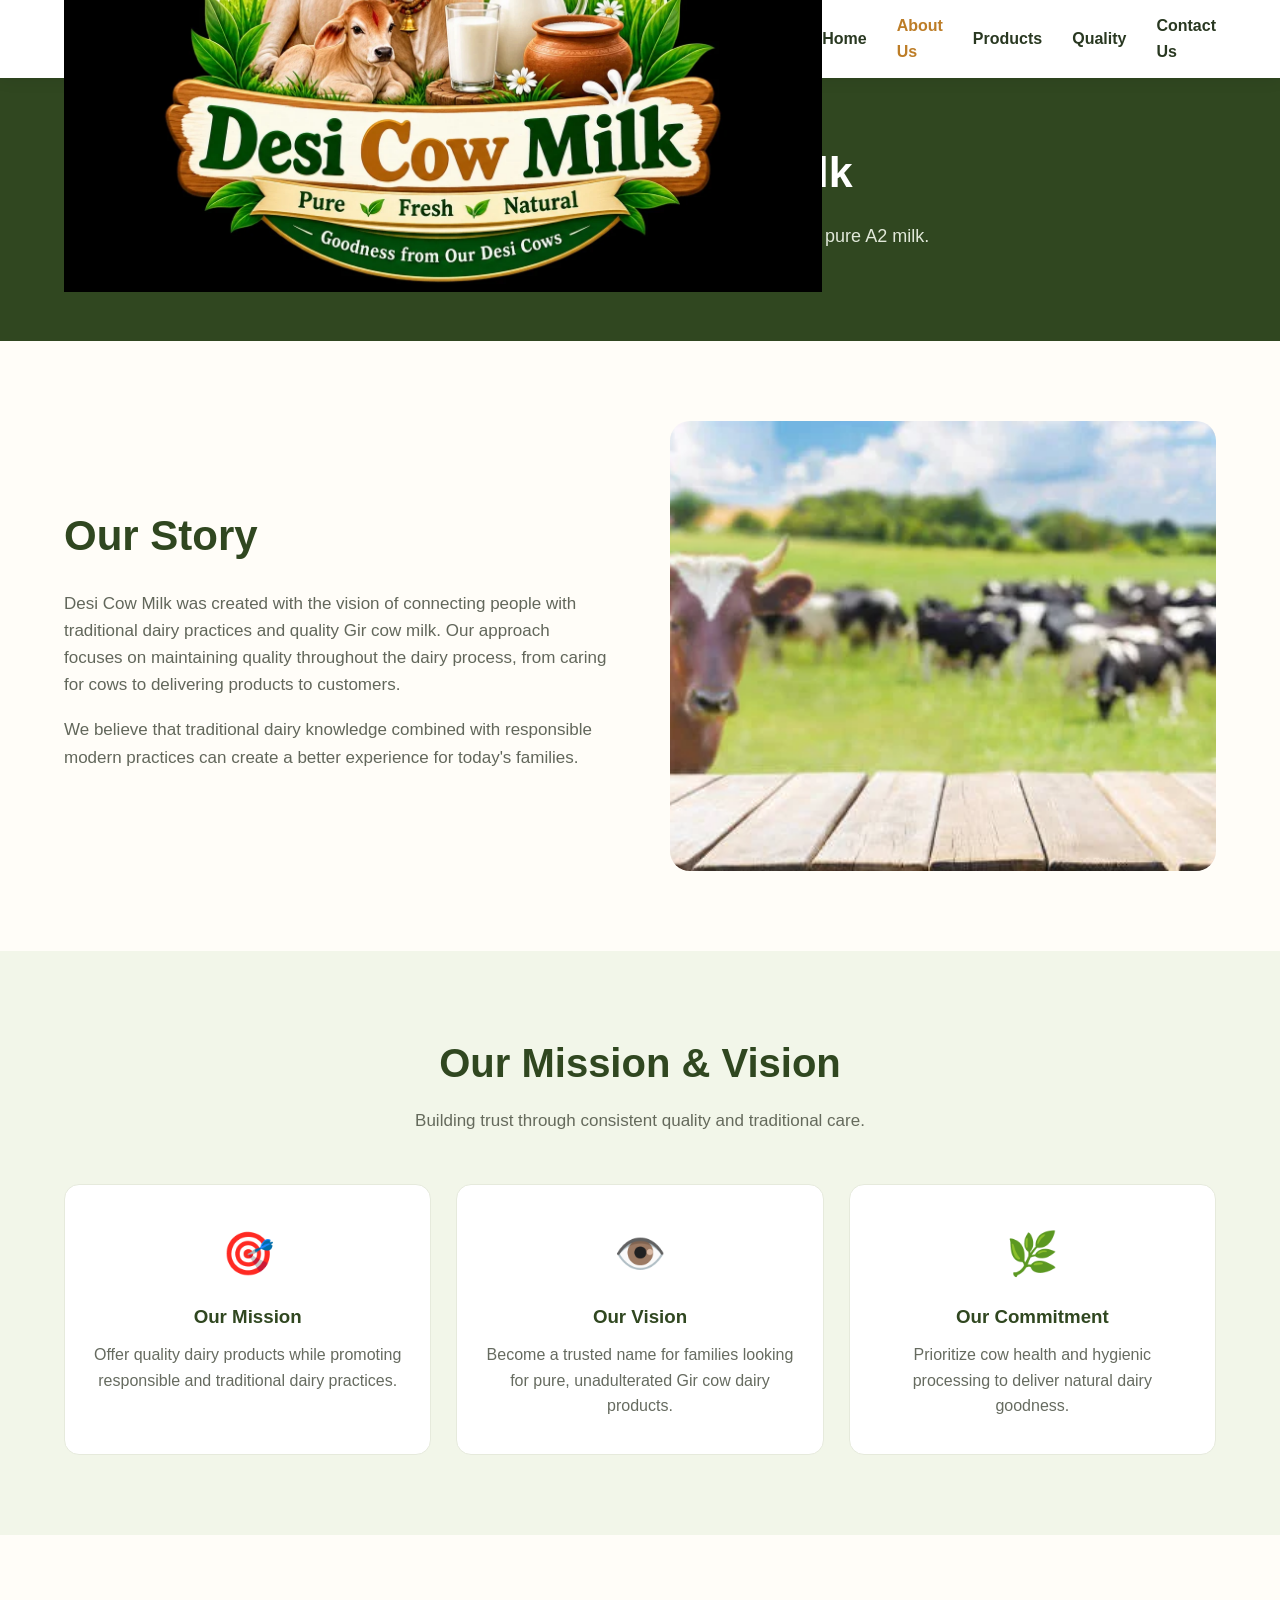
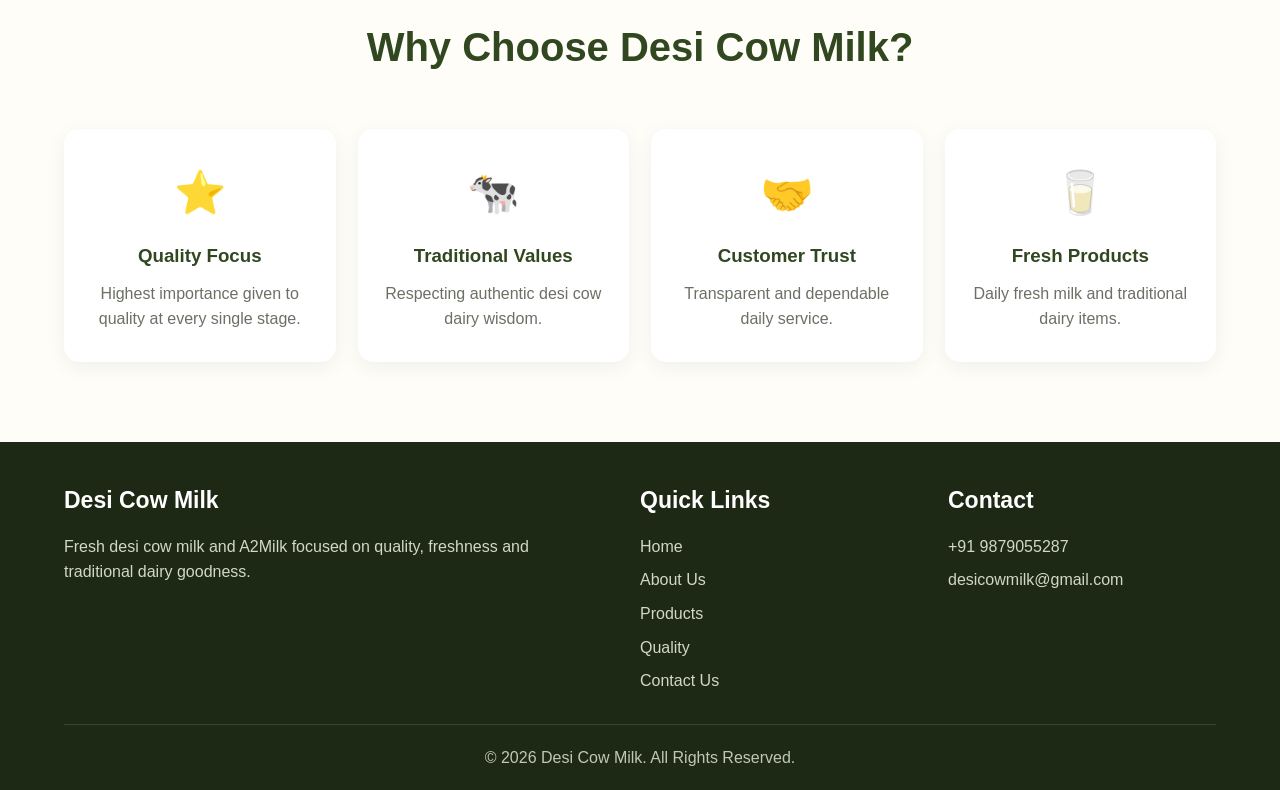
==== commit 56a2e645: "Update about.html" ====
--- a/about.html
+++ b/about.html
@@ -11,25 +11,22 @@
 
     <!-- HEADER -->
     <header class="header">
-<div class="logo">
+        <div class="container navbar">
+           <div class="logo">
     <a href="index.html">
-        <img src="logo.png" alt="Desi-Cow-Milk-Logo">
+        <img src="desi-cow-milk-logo.webp" alt="Desi Cow Milk Logo">
     </a>
 </div>
-    <div class="container navbar">
-        <div class="logo">
-            Desi <span>Cow Milk</span>
+            <nav class="nav-menu" id="navMenu">
+                <a href="index.html">Home</a>
+                <a href="about.html" class="active">About Us</a>
+                <a href="products.html">Products</a>
+                <a href="index.html#quality">Quality</a>
+                <a href="index.html#contact">Contact Us</a>
+            </nav>
+            <div class="menu-btn" id="menuBtn">☰</div>
         </div>
-        <nav class="nav-menu" id="navMenu">
-    <a href="index.html">Home</a>
-    <a href="about.html" class="active">About Us</a>
-    <a href="products.html">Products</a>
-    <a href="index.html#quality">Quality</a>
-    <a href="index.html#contact">Contact Us</a>
-</nav>
-        <div class="menu-btn" id="menuBtn">☰</div>
-    </div>
-</header>
+    </header>
 
     <!-- HERO BANNER -->
     <section class="cta" style="background:#304720; padding: 60px 20px;">
@@ -49,8 +46,8 @@
                     <p>We believe that traditional dairy knowledge combined with responsible modern practices can create a better experience for today's families.</p>
                 </div>
                 <div class="about-image">
-    <img src="desi-cow.webp" alt="Desi Cow">
-</div>
+                    <img src="desi-cow.webp" alt="Desi Cow">
+                </div>
             </div>
         </div>
     </section>
@@ -114,36 +111,36 @@
     </section>
 
     <!-- FOOTER -->
-   <footer class="footer">
-    <div class="container">
-        <div class="footer-content">
-            <div>
-                <h3>Desi Cow Milk</h3>
-                <p>Fresh desi cow milk and A2Milk focused on quality, freshness and traditional dairy goodness.</p>
+    <footer class="footer">
+        <div class="container">
+            <div class="footer-content">
+                <div>
+                    <h3>Desi Cow Milk</h3>
+                    <p>Fresh desi cow milk and A2Milk focused on quality, freshness and traditional dairy goodness.</p>
+                </div>
+                <div>
+                    <h3>Quick Links</h3>
+                    <div class="footer-links">
+                        <a href="index.html">Home</a>
+                        <a href="about.html">About Us</a>
+                        <a href="products.html">Products</a>
+                        <a href="index.html#quality">Quality</a>
+                        <a href="index.html#contact">Contact Us</a>
+                    </div>
+                </div>
+                <div>
+                    <h3>Contact</h3>
+                    <div class="footer-links">
+                        <a href="tel:+919879055287">+91 9879055287</a>
+                        <a href="mailto:desicowmilk@gmail.com">desicowmilk@gmail.com</a>
+                    </div>
+                </div>
             </div>
-            <div>
-                <h3>Quick Links</h3>
-                <div class="footer-links">
-    <a href="index.html">Home</a>
-    <a href="about.html">About Us</a>
-    <a href="products.html">Products</a>
-    <a href="index.html#quality">Quality</a>
-    <a href="index.html#contact">Contact Us</a>
-</div>
+            <div class="copyright">
+                © 2026 Desi Cow Milk. All Rights Reserved.
             </div>
-            <div>
-    <h3>Contact</h3>
-    <div class="footer-links">
-        <a href="tel:+91">+91 </a>
-        <a href="mailto:">''</a>
-    </div>
-</div>
         </div>
-        <div class="copyright">
-            © 2026 Desi Cow Milk. All Rights Reserved.
-        </div>
-    </div>
-</footer>
+    </footer>
 
     <!-- SCROLL TOP BUTTON -->
     <button id="scrollTop">↑</button>
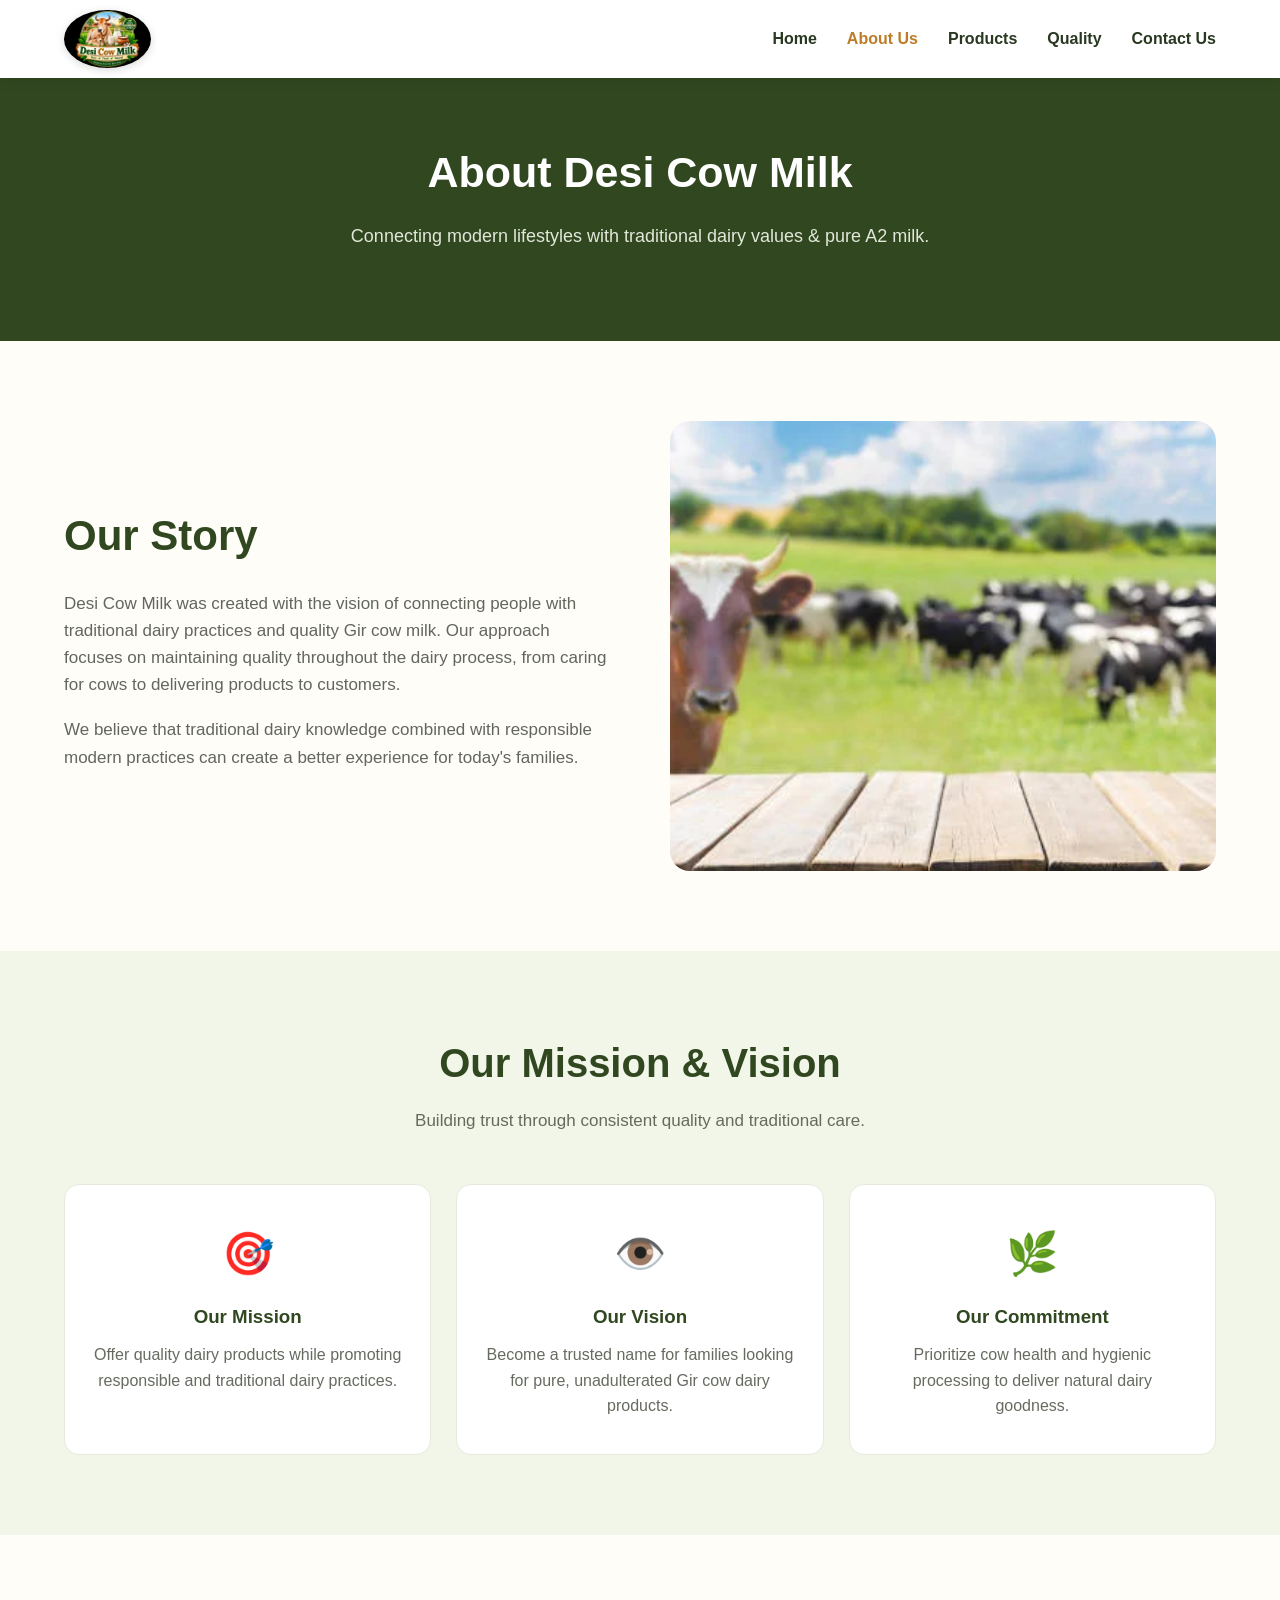
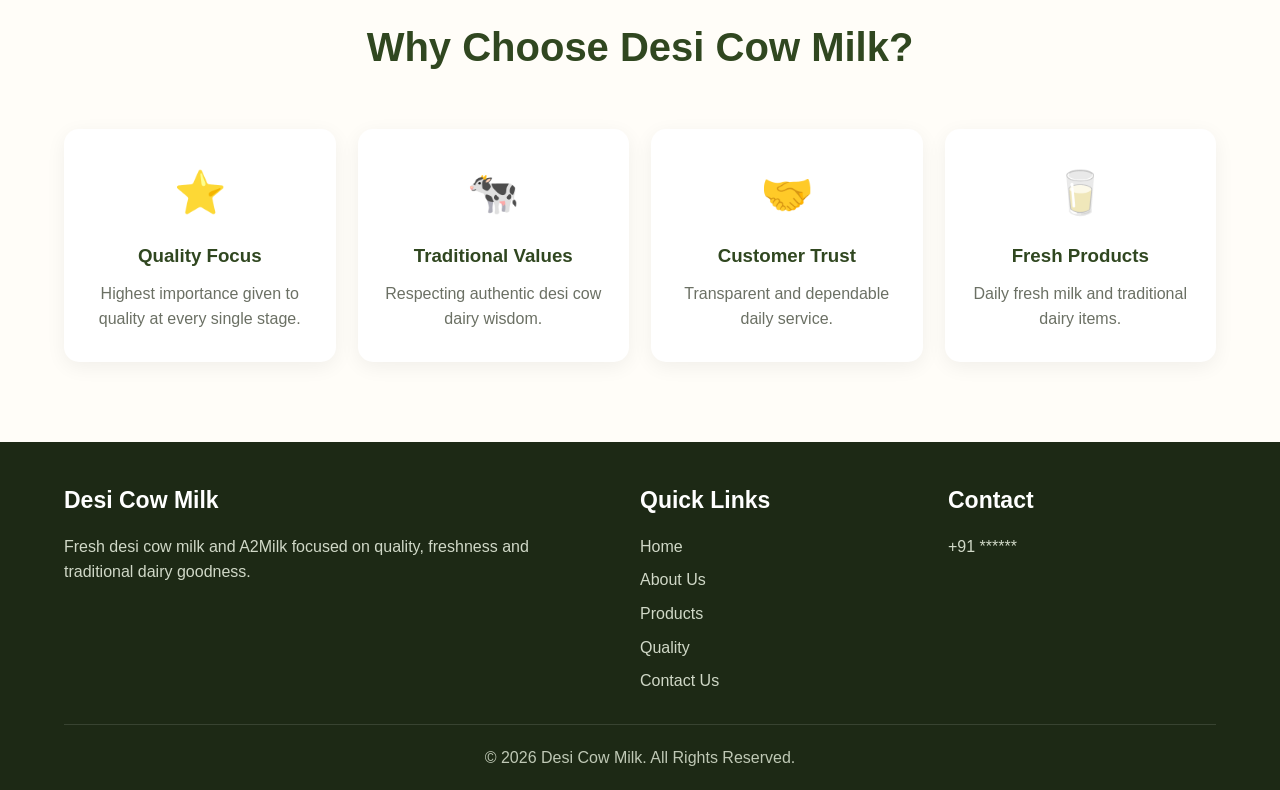
==== commit 9ad49a7d: "Update about.html" ====
--- a/about.html
+++ b/about.html
@@ -131,8 +131,8 @@
                 <div>
                     <h3>Contact</h3>
                     <div class="footer-links">
-                        <a href="tel:+919879055287">+91 9879055287</a>
-                        <a href="mailto:desicowmilk@gmail.com">desicowmilk@gmail.com</a>
+                        <a href="tel:+919879055287">+91 ******</a>
+                        <a href="mailto:desicowmilk@gmail.com"> </a>
                     </div>
                 </div>
             </div>
--- a/style.css
+++ b/style.css
@@ -34,10 +34,17 @@
 /* ================================
    HEADER
 ================================ */
-.logo-area img {
-    width: 180px;
-    height: 50px;
-    display:flex;
+.logo img {
+    height: 58px;
+    width: auto;
+    object-fit: contain;
+    border-radius: 50%; /* */
+    box-shadow: 0 2px 8px rgba(0, 0, 0, 0.15);
+    transition: transform 0.3s ease;
+}
+
+.logo img:hover {
+    transform: scale(1.05);
 }
 
 .header{
